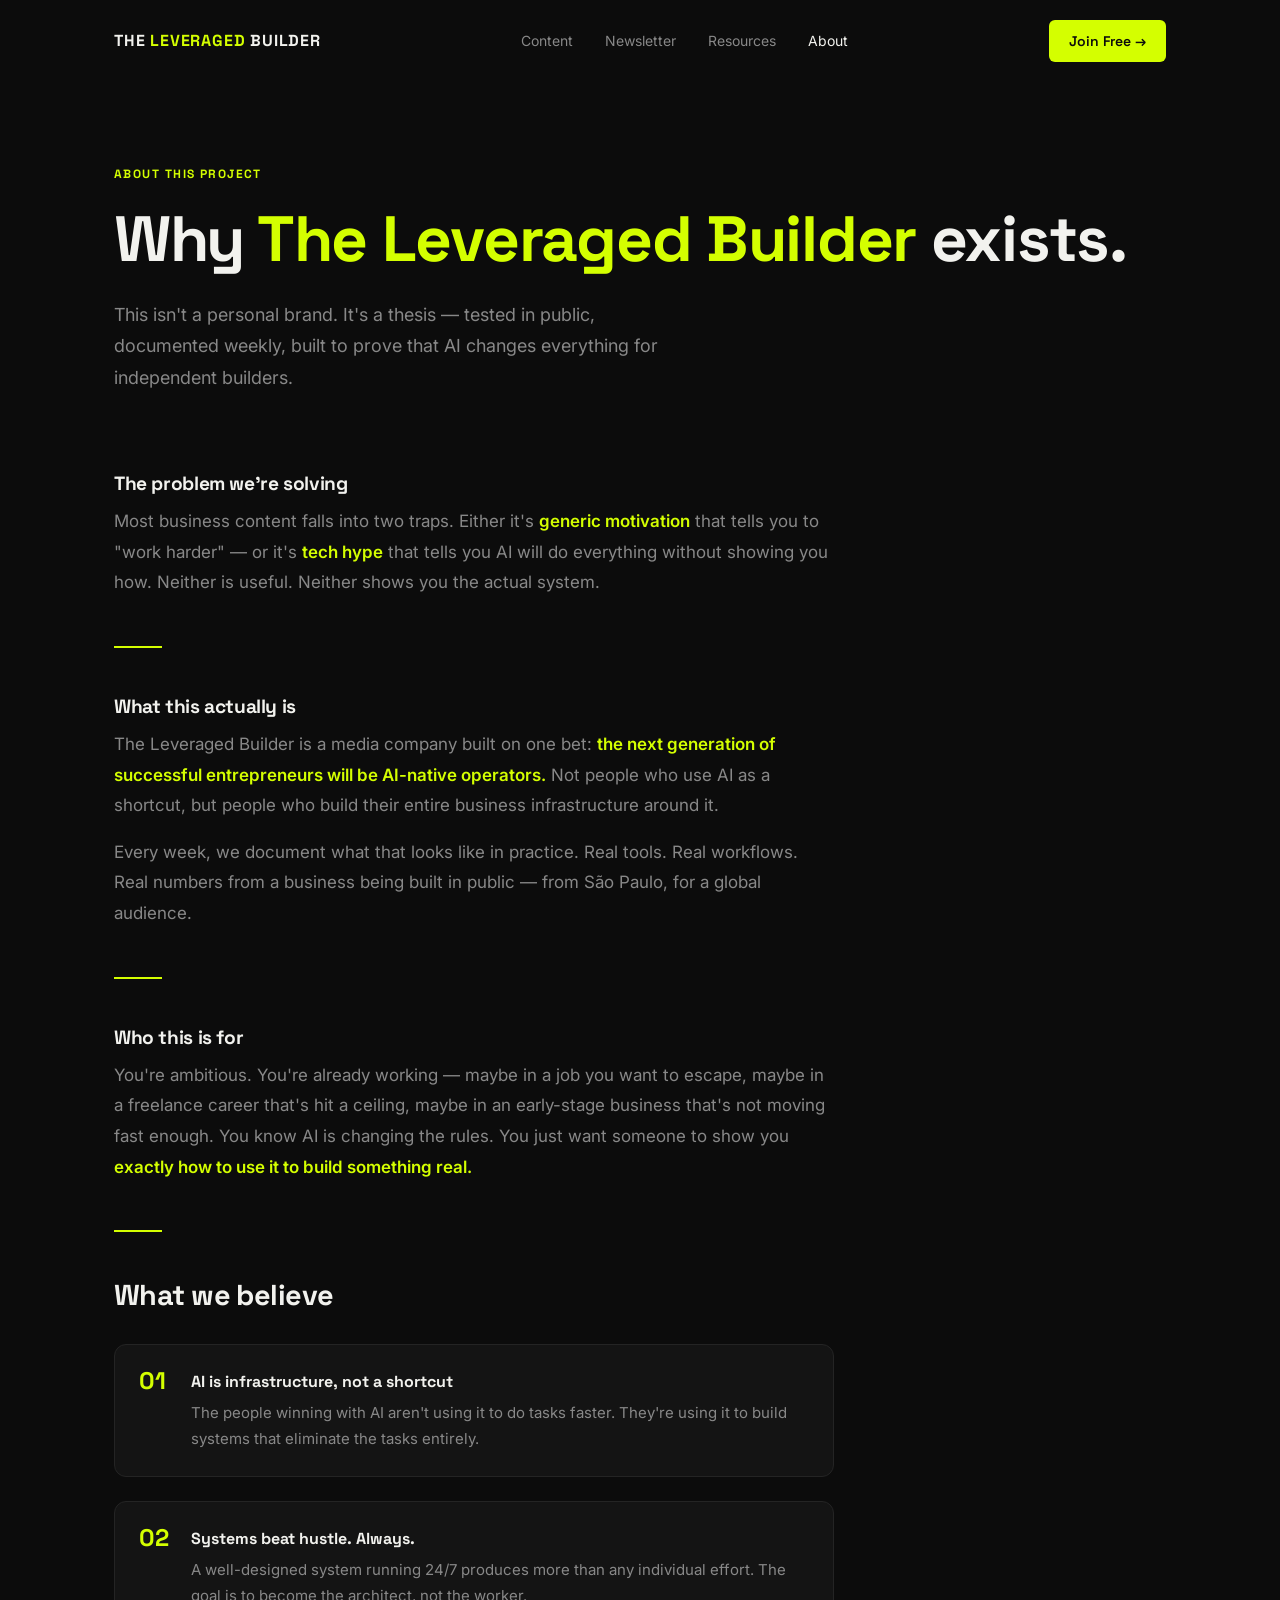
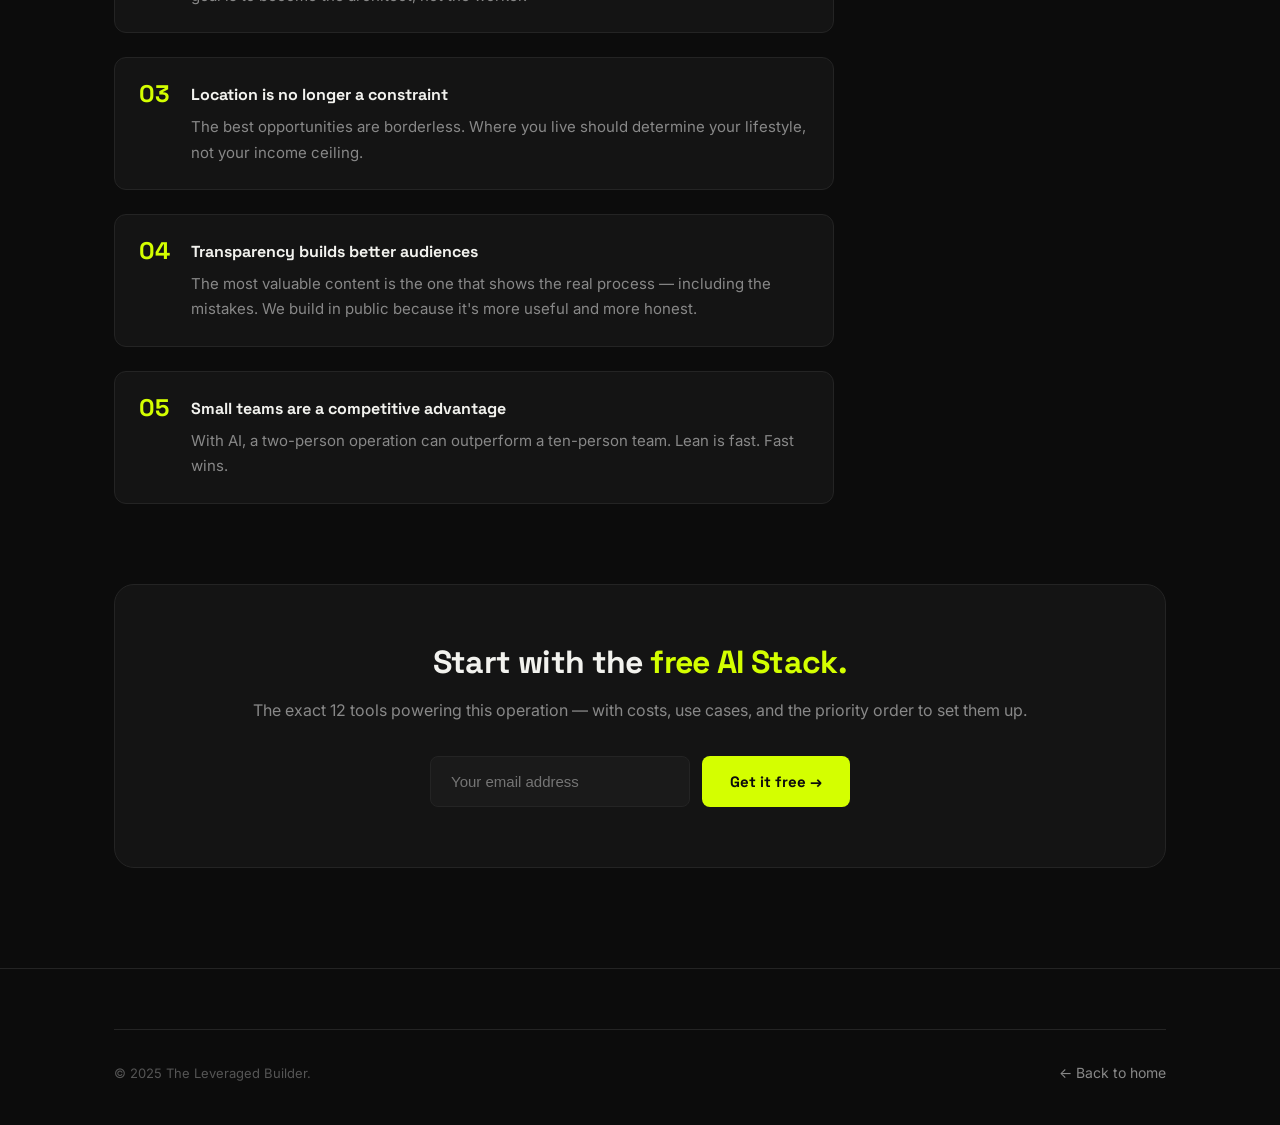
==== about.html @ e60b2eff "Initial commit — The Leveraged Builder website Week 1 (AI Workflows) + Week 2 (Business Systems) con" ====
<!DOCTYPE html>
<html lang="en">
<head>
  <meta charset="UTF-8" />
  <meta name="viewport" content="width=device-width, initial-scale=1.0" />
  <title>About — The Leveraged Builder</title>
  <meta name="description" content="What is The Leveraged Builder, why it exists, and who it's for." />
  <link rel="icon" href="data:image/svg+xml,<svg xmlns='http://www.w3.org/2000/svg' viewBox='0 0 100 100'><rect width='100' height='100' fill='%230C0C0C'/><text y='.9em' font-size='80' x='10' fill='%23D4FF00' font-family='monospace' font-weight='bold'>LB</text></svg>" />
  <link rel="stylesheet" href="css/style.css" />
  <style>
    .page-hero { padding: 160px 0 80px; }
    .page-hero .eyebrow { display:inline-block;font-family:var(--font-display);font-size:0.75rem;font-weight:700;letter-spacing:0.12em;text-transform:uppercase;color:var(--yellow);margin-bottom:20px; }
    .page-hero h1 { font-size: clamp(2.5rem, 5vw, 4rem); margin-bottom: 24px; }
    .page-hero p { font-size: 1.125rem; max-width: 580px; }
    .manifesto { max-width: 720px; }
    .manifesto__block { margin-bottom: 48px; }
    .manifesto__block h3 { color: var(--white); margin-bottom: 12px; font-size: 1.2rem; }
    .manifesto__block p { font-size: 1.0625rem; line-height: 1.8; }
    .manifesto__block .highlight { color: var(--yellow); font-weight: 600; }
    .divider { width: 48px; height: 2px; background: var(--yellow); margin: 48px 0; }
    .beliefs { list-style: none; display: flex; flex-direction: column; gap: 24px; margin-top: 32px; }
    .beliefs li { display: flex; gap: 20px; padding: 24px; background: var(--card); border: 1px solid var(--border); border-radius: 12px; }
    .beliefs .num { font-family: var(--font-display); font-weight: 700; color: var(--yellow); font-size: 1.5rem; line-height: 1; min-width: 32px; }
    .beliefs strong { color: var(--white); display: block; margin-bottom: 6px; font-family: var(--font-display); font-size: 1rem; }
    .beliefs span { font-size: 0.9375rem; color: var(--gray); }
    .cta-block { background: var(--card); border: 1px solid var(--border); border-radius: 20px; padding: 60px; text-align: center; margin-top: 80px; }
    .cta-block h2 { margin-bottom: 16px; font-size: 2rem; }
    .cta-block p { margin-bottom: 32px; }
    .cta-block form { display: flex; gap: 12px; justify-content: center; flex-wrap: wrap; }
    .cta-block input { padding: 16px 20px; background: var(--steel); border: 1px solid var(--border); border-radius: 8px; color: var(--white); font-size: 0.9375rem; outline: none; min-width: 260px; transition: border-color 0.2s; }
    .cta-block input:focus { border-color: var(--yellow); }
  </style>
</head>
<body>

  <nav class="nav scrolled">
    <div class="container">
      <div class="nav__inner">
        <a href="/" class="nav__logo">The <span>Leveraged</span> Builder</a>
        <ul class="nav__links">
          <li><a href="/#content">Content</a></li>
          <li><a href="/#newsletter">Newsletter</a></li>
          <li><a href="resources.html">Resources</a></li>
          <li><a href="about.html" style="color:var(--white)">About</a></li>
        </ul>
        <a href="/#newsletter" class="nav__cta">Join Free →</a>
      </div>
    </div>
  </nav>

  <section class="page-hero">
    <div class="container">
      <span class="eyebrow">About this project</span>
      <h1>Why <span class="accent">The Leveraged Builder</span> exists.</h1>
      <p>This isn't a personal brand. It's a thesis — tested in public, documented weekly, built to prove that AI changes everything for independent builders.</p>
    </div>
  </section>

  <section class="section" style="padding-top:0">
    <div class="container">
      <div class="manifesto fade-up">

        <div class="manifesto__block">
          <h3>The problem we're solving</h3>
          <p>Most business content falls into two traps. Either it's <span class="highlight">generic motivation</span> that tells you to "work harder" — or it's <span class="highlight">tech hype</span> that tells you AI will do everything without showing you how. Neither is useful. Neither shows you the actual system.</p>
        </div>

        <div class="divider"></div>

        <div class="manifesto__block">
          <h3>What this actually is</h3>
          <p>The Leveraged Builder is a media company built on one bet: <span class="highlight">the next generation of successful entrepreneurs will be AI-native operators.</span> Not people who use AI as a shortcut, but people who build their entire business infrastructure around it.</p>
          <p style="margin-top:16px;">Every week, we document what that looks like in practice. Real tools. Real workflows. Real numbers from a business being built in public — from São Paulo, for a global audience.</p>
        </div>

        <div class="divider"></div>

        <div class="manifesto__block">
          <h3>Who this is for</h3>
          <p>You're ambitious. You're already working — maybe in a job you want to escape, maybe in a freelance career that's hit a ceiling, maybe in an early-stage business that's not moving fast enough. You know AI is changing the rules. You just want someone to show you <span class="highlight">exactly how to use it to build something real.</span></p>
        </div>

        <div class="divider"></div>

        <h3 style="color:var(--white);margin-bottom:24px;">What we believe</h3>
        <ul class="beliefs">
          <li>
            <span class="num">01</span>
            <div>
              <strong>AI is infrastructure, not a shortcut</strong>
              <span>The people winning with AI aren't using it to do tasks faster. They're using it to build systems that eliminate the tasks entirely.</span>
            </div>
          </li>
          <li>
            <span class="num">02</span>
            <div>
              <strong>Systems beat hustle. Always.</strong>
              <span>A well-designed system running 24/7 produces more than any individual effort. The goal is to become the architect, not the worker.</span>
            </div>
          </li>
          <li>
            <span class="num">03</span>
            <div>
              <strong>Location is no longer a constraint</strong>
              <span>The best opportunities are borderless. Where you live should determine your lifestyle, not your income ceiling.</span>
            </div>
          </li>
          <li>
            <span class="num">04</span>
            <div>
              <strong>Transparency builds better audiences</strong>
              <span>The most valuable content is the one that shows the real process — including the mistakes. We build in public because it's more useful and more honest.</span>
            </div>
          </li>
          <li>
            <span class="num">05</span>
            <div>
              <strong>Small teams are a competitive advantage</strong>
              <span>With AI, a two-person operation can outperform a ten-person team. Lean is fast. Fast wins.</span>
            </div>
          </li>
        </ul>
      </div>

      <div class="cta-block fade-up">
        <h2>Start with the <span class="accent">free AI Stack.</span></h2>
        <p>The exact 12 tools powering this operation — with costs, use cases, and the priority order to set them up.</p>
        <form class="newsletter-form-js" novalidate>
          <input type="email" placeholder="Your email address" required />
          <button type="submit" class="btn btn--primary">Get it free →</button>
        </form>
      </div>
    </div>
  </section>

  <footer class="footer">
    <div class="container">
      <div class="footer__bottom" style="border-top:1px solid var(--border);padding-top:32px;display:flex;justify-content:space-between;flex-wrap:wrap;gap:16px;">
        <p class="footer__copy">© 2025 The Leveraged Builder.</p>
        <a href="/" style="font-size:0.875rem;color:var(--gray);">← Back to home</a>
      </div>
    </div>
  </footer>

  <script src="js/main.js"></script>
</body>
</html>
---- css/style.css ----
/* ===========================
   THE LEVERAGED BUILDER
   Design System
   =========================== */

@import url('https://fonts.googleapis.com/css2?family=Space+Grotesk:wght@400;500;600;700&family=Inter:wght@400;500;600&display=swap');

/* === VARIABLES === */
:root {
  --black:       #0C0C0C;
  --steel:       #1A1A1A;
  --card:        #141414;
  --border:      #242424;
  --yellow:      #D4FF00;
  --white:       #F2F2EE;
  --gray:        #888888;
  --gray-light:  #555555;
  --font-display: 'Space Grotesk', sans-serif;
  --font-body:    'Inter', sans-serif;
}

/* === RESET === */
*, *::before, *::after { box-sizing: border-box; margin: 0; padding: 0; }
html { scroll-behavior: smooth; }
body {
  background: var(--black);
  color: var(--white);
  font-family: var(--font-body);
  font-size: 16px;
  line-height: 1.6;
  -webkit-font-smoothing: antialiased;
}
img { max-width: 100%; display: block; }
a { color: inherit; text-decoration: none; }

/* === TYPOGRAPHY === */
h1, h2, h3, h4, h5 {
  font-family: var(--font-display);
  font-weight: 700;
  line-height: 1.1;
  letter-spacing: -0.02em;
}
h1 { font-size: clamp(2.8rem, 7vw, 5.5rem); }
h2 { font-size: clamp(2rem, 4vw, 3.2rem); }
h3 { font-size: clamp(1.3rem, 2.5vw, 1.8rem); }
p  { color: var(--gray); line-height: 1.75; }

.accent { color: var(--yellow); }
.white  { color: var(--white); }

/* === LAYOUT === */
.container {
  max-width: 1100px;
  margin: 0 auto;
  padding: 0 24px;
}
.section { padding: 100px 0; }
.section--sm { padding: 60px 0; }

/* === NAV === */
.nav {
  position: fixed;
  top: 0; left: 0; right: 0;
  z-index: 100;
  padding: 20px 0;
  border-bottom: 1px solid transparent;
  transition: all 0.3s ease;
}
.nav.scrolled {
  background: rgba(12, 12, 12, 0.95);
  backdrop-filter: blur(12px);
  border-bottom-color: var(--border);
}
.nav__inner {
  display: flex;
  align-items: center;
  justify-content: space-between;
}
.nav__logo {
  font-family: var(--font-display);
  font-weight: 700;
  font-size: 1rem;
  letter-spacing: 0.05em;
  text-transform: uppercase;
}
.nav__logo span { color: var(--yellow); }
.nav__links {
  display: flex;
  align-items: center;
  gap: 32px;
  list-style: none;
}
.nav__links a {
  font-size: 0.875rem;
  color: var(--gray);
  transition: color 0.2s;
}
.nav__links a:hover { color: var(--white); }
.nav__cta {
  font-family: var(--font-display);
  font-size: 0.875rem;
  font-weight: 600;
  padding: 10px 20px;
  background: var(--yellow);
  color: var(--black);
  border-radius: 6px;
  transition: opacity 0.2s;
}
.nav__cta:hover { opacity: 0.85; }
.nav__hamburger {
  display: none;
  flex-direction: column;
  gap: 5px;
  cursor: pointer;
  background: none;
  border: none;
}
.nav__hamburger span {
  display: block;
  width: 24px;
  height: 2px;
  background: var(--white);
  transition: all 0.3s;
}

/* === HERO === */
.hero {
  min-height: 100vh;
  display: flex;
  align-items: center;
  padding-top: 80px;
  position: relative;
  overflow: hidden;
}
.hero::before {
  content: '';
  position: absolute;
  top: -30%;
  right: -10%;
  width: 600px;
  height: 600px;
  background: radial-gradient(circle, rgba(212, 255, 0, 0.06) 0%, transparent 70%);
  pointer-events: none;
}
.hero__eyebrow {
  display: inline-flex;
  align-items: center;
  gap: 8px;
  font-size: 0.75rem;
  font-family: var(--font-display);
  font-weight: 600;
  letter-spacing: 0.12em;
  text-transform: uppercase;
  color: var(--yellow);
  margin-bottom: 24px;
}
.hero__eyebrow::before {
  content: '';
  display: block;
  width: 24px;
  height: 2px;
  background: var(--yellow);
}
.hero__headline {
  margin-bottom: 28px;
}
.hero__headline .line {
  display: block;
}
.hero__sub {
  font-size: 1.125rem;
  max-width: 520px;
  margin-bottom: 48px;
  color: var(--gray);
}
.hero__sub strong { color: var(--white); font-weight: 500; }
.hero__form {
  display: flex;
  gap: 12px;
  flex-wrap: wrap;
  margin-bottom: 20px;
}
.hero__input {
  flex: 1;
  min-width: 240px;
  padding: 16px 20px;
  background: var(--steel);
  border: 1px solid var(--border);
  border-radius: 8px;
  color: var(--white);
  font-family: var(--font-body);
  font-size: 0.9375rem;
  outline: none;
  transition: border-color 0.2s;
}
.hero__input::placeholder { color: var(--gray-light); }
.hero__input:focus { border-color: var(--yellow); }
.btn {
  display: inline-flex;
  align-items: center;
  gap: 8px;
  font-family: var(--font-display);
  font-weight: 700;
  font-size: 0.9375rem;
  padding: 16px 28px;
  border-radius: 8px;
  border: none;
  cursor: pointer;
  transition: all 0.2s;
  white-space: nowrap;
}
.btn--primary {
  background: var(--yellow);
  color: var(--black);
}
.btn--primary:hover { opacity: 0.88; transform: translateY(-1px); }
.btn--outline {
  background: transparent;
  color: var(--white);
  border: 1px solid var(--border);
}
.btn--outline:hover { border-color: var(--white); }
.hero__micro {
  font-size: 0.8125rem;
  color: var(--gray-light);
}
.hero__stats {
  display: flex;
  gap: 40px;
  margin-top: 72px;
  padding-top: 40px;
  border-top: 1px solid var(--border);
  flex-wrap: wrap;
}
.stat__number {
  font-family: var(--font-display);
  font-size: 2rem;
  font-weight: 700;
  color: var(--white);
  line-height: 1;
}
.stat__number span { color: var(--yellow); }
.stat__label {
  font-size: 0.8125rem;
  color: var(--gray);
  margin-top: 4px;
}

/* === TICKER === */
.ticker {
  background: var(--yellow);
  padding: 12px 0;
  overflow: hidden;
  white-space: nowrap;
}
.ticker__track {
  display: inline-flex;
  animation: ticker 25s linear infinite;
}
.ticker__item {
  display: inline-flex;
  align-items: center;
  gap: 16px;
  padding: 0 32px;
  font-family: var(--font-display);
  font-weight: 700;
  font-size: 0.8125rem;
  letter-spacing: 0.08em;
  text-transform: uppercase;
  color: var(--black);
}
.ticker__dot {
  width: 4px;
  height: 4px;
  background: var(--black);
  border-radius: 50%;
  opacity: 0.4;
}
@keyframes ticker {
  from { transform: translateX(0); }
  to   { transform: translateX(-50%); }
}

/* === VALUE PROPS === */
.props__grid {
  display: grid;
  grid-template-columns: repeat(3, 1fr);
  gap: 1px;
  background: var(--border);
  border: 1px solid var(--border);
  border-radius: 16px;
  overflow: hidden;
}
.prop {
  background: var(--black);
  padding: 48px 40px;
  transition: background 0.2s;
}
.prop:hover { background: var(--card); }
.prop__icon {
  width: 44px;
  height: 44px;
  background: rgba(212, 255, 0, 0.1);
  border-radius: 10px;
  display: flex;
  align-items: center;
  justify-content: center;
  margin-bottom: 24px;
  font-size: 1.25rem;
}
.prop__title {
  font-family: var(--font-display);
  font-size: 1.125rem;
  font-weight: 700;
  color: var(--white);
  margin-bottom: 12px;
}
.prop__desc { font-size: 0.9375rem; }

/* === SECTION HEADER === */
.section-header { margin-bottom: 64px; }
.section-header .eyebrow {
  display: inline-block;
  font-family: var(--font-display);
  font-size: 0.75rem;
  font-weight: 600;
  letter-spacing: 0.12em;
  text-transform: uppercase;
  color: var(--yellow);
  margin-bottom: 16px;
}
.section-header h2 { margin-bottom: 16px; }
.section-header p { max-width: 560px; font-size: 1.0625rem; }

/* === NEWSLETTER SECTION === */
.newsletter-section {
  background: var(--card);
  border: 1px solid var(--border);
  border-radius: 24px;
  padding: 80px;
}
.newsletter-section h2 { margin-bottom: 16px; }
.newsletter-section .lead {
  font-size: 1.0625rem;
  margin-bottom: 40px;
  max-width: 500px;
}
.newsletter__perks {
  list-style: none;
  display: flex;
  flex-direction: column;
  gap: 12px;
  margin-bottom: 40px;
}
.newsletter__perks li {
  display: flex;
  align-items: center;
  gap: 12px;
  font-size: 0.9375rem;
  color: var(--white);
}
.newsletter__perks li::before {
  content: '→';
  color: var(--yellow);
  font-weight: 700;
  font-family: var(--font-display);
}
.newsletter__form {
  display: flex;
  gap: 12px;
  flex-wrap: wrap;
}
.newsletter__form input {
  flex: 1;
  min-width: 240px;
  padding: 16px 20px;
  background: var(--steel);
  border: 1px solid var(--border);
  border-radius: 8px;
  color: var(--white);
  font-family: var(--font-body);
  font-size: 0.9375rem;
  outline: none;
  transition: border-color 0.2s;
}
.newsletter__form input::placeholder { color: var(--gray-light); }
.newsletter__form input:focus { border-color: var(--yellow); }
.newsletter__note {
  margin-top: 16px;
  font-size: 0.8125rem;
  color: var(--gray-light);
}
.newsletter__gift {
  background: var(--steel);
  border: 1px solid var(--border);
  border-radius: 16px;
  padding: 32px;
  height: fit-content;
}
.newsletter__gift-label {
  font-family: var(--font-display);
  font-size: 0.75rem;
  font-weight: 600;
  letter-spacing: 0.1em;
  text-transform: uppercase;
  color: var(--yellow);
  margin-bottom: 16px;
}
.newsletter__gift h3 {
  font-size: 1.25rem;
  color: var(--white);
  margin-bottom: 12px;
}
.newsletter__gift p { font-size: 0.875rem; margin-bottom: 20px; }
.gift__items {
  list-style: none;
  display: flex;
  flex-direction: column;
  gap: 8px;
}
.gift__items li {
  font-size: 0.875rem;
  color: var(--gray);
  display: flex;
  align-items: center;
  gap: 8px;
}
.gift__items li::before {
  content: '✓';
  color: var(--yellow);
  font-weight: 700;
}
.newsletter-grid {
  display: grid;
  grid-template-columns: 1fr 320px;
  gap: 60px;
  align-items: start;
}

/* === CONTENT PILLARS === */
.pillars__grid {
  display: grid;
  grid-template-columns: repeat(2, 1fr);
  gap: 16px;
}
.pillar {
  background: var(--card);
  border: 1px solid var(--border);
  border-radius: 16px;
  padding: 36px;
  transition: border-color 0.2s, transform 0.2s;
}
.pillar:hover {
  border-color: rgba(212, 255, 0, 0.3);
  transform: translateY(-2px);
}
.pillar--featured {
  grid-column: span 2;
  display: grid;
  grid-template-columns: 1fr 1fr;
  gap: 40px;
  align-items: center;
}
.pillar__tag {
  display: inline-block;
  font-family: var(--font-display);
  font-size: 0.7rem;
  font-weight: 700;
  letter-spacing: 0.1em;
  text-transform: uppercase;
  color: var(--yellow);
  background: rgba(212, 255, 0, 0.1);
  padding: 4px 10px;
  border-radius: 4px;
  margin-bottom: 20px;
}
.pillar__title {
  font-size: 1.25rem;
  color: var(--white);
  margin-bottom: 10px;
}
.pillar__desc { font-size: 0.9375rem; }
.pillar__visual {
  background: var(--steel);
  border-radius: 12px;
  height: 200px;
  display: flex;
  align-items: center;
  justify-content: center;
  font-size: 3rem;
}

/* === ABOUT STRIP === */
.about-strip {
  background: var(--steel);
  border-radius: 24px;
  padding: 72px 80px;
  display: grid;
  grid-template-columns: 1fr 1fr;
  gap: 80px;
  align-items: center;
}
.about-strip__quote {
  font-family: var(--font-display);
  font-size: 1.5rem;
  font-weight: 600;
  color: var(--white);
  line-height: 1.4;
  margin-bottom: 24px;
}
.about-strip__quote .highlight { color: var(--yellow); }
.about-strip__attribution {
  font-size: 0.875rem;
  color: var(--gray);
}
.about-strip__list {
  list-style: none;
  display: flex;
  flex-direction: column;
  gap: 20px;
}
.about-strip__list li {
  display: flex;
  gap: 16px;
  align-items: flex-start;
}
.about-strip__list .num {
  font-family: var(--font-display);
  font-weight: 700;
  color: var(--yellow);
  font-size: 0.875rem;
  padding-top: 2px;
}
.about-strip__list strong { color: var(--white); display: block; margin-bottom: 2px; }
.about-strip__list span { font-size: 0.875rem; color: var(--gray); }

/* === TOOLS STRIP === */
.tools__label {
  font-family: var(--font-display);
  font-size: 0.75rem;
  letter-spacing: 0.1em;
  text-transform: uppercase;
  color: var(--gray);
  margin-bottom: 24px;
}
.tools__list {
  display: flex;
  gap: 12px;
  flex-wrap: wrap;
}
.tool-badge {
  display: inline-flex;
  align-items: center;
  gap: 8px;
  padding: 8px 16px;
  background: var(--card);
  border: 1px solid var(--border);
  border-radius: 8px;
  font-size: 0.8125rem;
  color: var(--gray);
  font-family: var(--font-display);
  font-weight: 500;
  transition: all 0.2s;
}
.tool-badge:hover { color: var(--white); border-color: var(--gray-light); }
.tool-badge .dot {
  width: 6px;
  height: 6px;
  background: var(--yellow);
  border-radius: 50%;
}

/* === FOOTER === */
.footer {
  border-top: 1px solid var(--border);
  padding: 60px 0 40px;
}
.footer__top {
  display: grid;
  grid-template-columns: 1.5fr 1fr 1fr 1fr;
  gap: 60px;
  margin-bottom: 60px;
}
.footer__brand-name {
  font-family: var(--font-display);
  font-weight: 700;
  font-size: 1rem;
  letter-spacing: 0.05em;
  text-transform: uppercase;
  margin-bottom: 12px;
}
.footer__brand-name span { color: var(--yellow); }
.footer__brand-desc {
  font-size: 0.875rem;
  color: var(--gray);
  margin-bottom: 24px;
  max-width: 260px;
}
.footer__col-title {
  font-family: var(--font-display);
  font-size: 0.75rem;
  font-weight: 700;
  letter-spacing: 0.1em;
  text-transform: uppercase;
  color: var(--white);
  margin-bottom: 16px;
}
.footer__links {
  list-style: none;
  display: flex;
  flex-direction: column;
  gap: 10px;
}
.footer__links a {
  font-size: 0.875rem;
  color: var(--gray);
  transition: color 0.2s;
}
.footer__links a:hover { color: var(--white); }
.footer__bottom {
  display: flex;
  align-items: center;
  justify-content: space-between;
  padding-top: 32px;
  border-top: 1px solid var(--border);
  flex-wrap: wrap;
  gap: 16px;
}
.footer__copy {
  font-size: 0.8125rem;
  color: var(--gray-light);
}
.footer__tagline {
  font-size: 0.8125rem;
  color: var(--gray-light);
  font-style: italic;
}

/* === RESPONSIVE === */
@media (max-width: 900px) {
  .props__grid { grid-template-columns: 1fr; }
  .newsletter-grid { grid-template-columns: 1fr; }
  .newsletter-section { padding: 48px 32px; }
  .about-strip { grid-template-columns: 1fr; gap: 40px; padding: 48px 32px; }
  .pillars__grid { grid-template-columns: 1fr; }
  .pillar--featured { grid-column: span 1; grid-template-columns: 1fr; }
  .footer__top { grid-template-columns: 1fr 1fr; gap: 40px; }
  .hero__stats { gap: 24px; }
}

@media (max-width: 640px) {
  .nav__links { display: none; }
  .nav__hamburger { display: flex; }
  .hero__form { flex-direction: column; }
  .hero__input { min-width: unset; }
  .footer__top { grid-template-columns: 1fr; }
  .newsletter__form { flex-direction: column; }
}

/* === ARTICLE === */
.article-hero {
  padding: 120px 0 60px;
  border-bottom: 1px solid var(--border);
}
.article-hero__inner { max-width: 760px; }
.article-meta {
  display: flex;
  align-items: center;
  gap: 10px;
  font-size: 0.8125rem;
  color: var(--gray);
  margin-bottom: 24px;
}
.article-meta__sep { color: var(--border); }
.article-tag {
  background: rgba(212, 255, 0, 0.1);
  color: var(--yellow);
  font-family: var(--font-display);
  font-size: 0.7rem;
  font-weight: 700;
  letter-spacing: 0.1em;
  text-transform: uppercase;
  padding: 4px 10px;
  border-radius: 4px;
}
.article-hero__title {
  font-size: clamp(2rem, 5vw, 3.6rem);
  color: var(--white);
  margin-bottom: 20px;
}
.article-hero__lead {
  font-size: 1.125rem;
  color: var(--gray);
  max-width: 640px;
  line-height: 1.75;
  margin-bottom: 28px;
}
.article-tools-used {
  display: flex;
  align-items: center;
  gap: 10px;
  flex-wrap: wrap;
}
.tools-label {
  font-size: 0.75rem;
  color: var(--gray-light);
  font-family: var(--font-display);
  font-weight: 600;
  letter-spacing: 0.05em;
}
.article-layout { padding: 60px 0 80px; }
.article-grid {
  display: grid;
  grid-template-columns: 1fr 320px;
  gap: 60px;
  align-items: start;
}
.article-body {
  max-width: 100%;
  font-size: 1rem;
  line-height: 1.8;
  color: var(--gray);
}
.article-body p { margin-bottom: 20px; }
.article-body h2 {
  font-size: clamp(1.4rem, 3vw, 2rem);
  color: var(--white);
  margin: 48px 0 20px;
  padding-top: 8px;
  border-top: 1px solid var(--border);
}
.article-body h3 {
  font-size: 1.2rem;
  color: var(--white);
  margin: 0 0 12px;
}
.article-intro {
  font-size: 1.125rem;
  color: var(--white);
  line-height: 1.75;
}
.article-callout {
  background: rgba(212, 255, 0, 0.06);
  border-left: 3px solid var(--yellow);
  border-radius: 0 12px 12px 0;
  padding: 20px 24px;
  margin: 32px 0;
  font-size: 0.9375rem;
}
.article-callout strong { color: var(--white); display: block; margin-bottom: 6px; }
.article-callout--tool { border-color: var(--gray); background: var(--card); }
.phase-block {
  display: flex;
  gap: 24px;
  margin: 40px 0;
  padding: 32px;
  background: var(--card);
  border: 1px solid var(--border);
  border-radius: 16px;
}
.phase-num {
  font-family: var(--font-display);
  font-size: 2rem;
  font-weight: 700;
  color: var(--yellow);
  opacity: 0.4;
  line-height: 1;
  flex-shrink: 0;
  width: 48px;
}
.phase-content { flex: 1; }
.phase-content h3 { margin-bottom: 12px; }
.phase-content p { margin-bottom: 14px; }
.code-block {
  background: #0a0a0a;
  border: 1px solid var(--border);
  border-radius: 10px;
  overflow: hidden;
  margin: 16px 0;
}
.code-block__label {
  background: var(--steel);
  padding: 8px 16px;
  font-family: var(--font-display);
  font-size: 0.7rem;
  font-weight: 700;
  letter-spacing: 0.08em;
  text-transform: uppercase;
  color: var(--gray);
  border-bottom: 1px solid var(--border);
}
.code-block pre {
  padding: 20px;
  overflow-x: auto;
  margin: 0;
}
.code-block code {
  font-family: 'Courier New', monospace;
  font-size: 0.8125rem;
  color: var(--white);
  line-height: 1.7;
  white-space: pre-wrap;
}
.article-sidebar {
  position: sticky;
  top: 90px;
  display: flex;
  flex-direction: column;
  gap: 20px;
}
.sidebar-card {
  background: var(--card);
  border: 1px solid var(--border);
  border-radius: 16px;
  padding: 24px;
}
.sidebar-card__eyebrow {
  font-family: var(--font-display);
  font-size: 0.7rem;
  font-weight: 700;
  letter-spacing: 0.1em;
  text-transform: uppercase;
  color: var(--yellow);
  margin-bottom: 14px;
}

/* === BLOG === */
.blog-grid {
  display: grid;
  grid-template-columns: repeat(3, 1fr);
  gap: 20px;
}
.blog-card {
  background: var(--card);
  border: 1px solid var(--border);
  border-radius: 16px;
  padding: 28px;
  transition: border-color 0.2s, transform 0.2s;
  display: flex;
  flex-direction: column;
}
.blog-card:hover { border-color: rgba(212, 255, 0, 0.25); transform: translateY(-2px); }
.blog-card__tag {
  font-family: var(--font-display);
  font-size: 0.7rem;
  font-weight: 700;
  letter-spacing: 0.1em;
  text-transform: uppercase;
  color: var(--yellow);
  margin-bottom: 12px;
}
.blog-card__title {
  font-size: 1.05rem;
  color: var(--white);
  line-height: 1.3;
  margin-bottom: 10px;
}
.blog-card__excerpt {
  font-size: 0.875rem;
  color: var(--gray);
  line-height: 1.65;
  flex: 1;
  margin-bottom: 20px;
}
.blog-card__link {
  font-family: var(--font-display);
  font-size: 0.8125rem;
  font-weight: 600;
  color: var(--yellow);
  transition: opacity 0.2s;
}
.blog-card__link:hover { opacity: 0.7; }

@media (max-width: 900px) {
  .article-grid { grid-template-columns: 1fr; }
  .article-sidebar { position: static; }
  .phase-block { flex-direction: column; gap: 12px; }
  .blog-grid { grid-template-columns: 1fr 1fr; }
}
@media (max-width: 640px) {
  .blog-grid { grid-template-columns: 1fr; }
  .phase-block { padding: 20px; }
}

/* === ARTICLE TABLE === */
.article-table {
  width: 100%;
  border-collapse: collapse;
  margin: 32px 0;
  font-family: var(--font-mono);
  font-size: 0.875rem;
}
.article-table thead th {
  text-align: left;
  padding: 10px 16px;
  background: var(--card);
  color: var(--gray);
  letter-spacing: 0.08em;
  text-transform: uppercase;
  font-size: 0.75rem;
  border-bottom: 1px solid var(--border);
}
.article-table tbody td {
  padding: 12px 16px;
  border-bottom: 1px solid var(--border);
  color: var(--white);
}
.article-table tbody tr:nth-child(even) td { background: var(--card); }
.article-table .table-total td {
  border-top: 2px solid var(--yellow);
  border-bottom: none;
  padding-top: 16px;
  color: var(--yellow);
}

/* === ARTICLE NEWSLETTER CTA === */
.article-newsletter-cta {
  background: var(--card);
  border: 1px solid var(--border);
  border-left: 4px solid var(--yellow);
  border-radius: 8px;
  padding: 40px;
  margin: 48px 0 0;
}
.article-newsletter-cta h3 {
  font-family: var(--font-display);
  font-size: 1.5rem;
  color: var(--white);
  margin-bottom: 8px;
}
.article-newsletter-cta p { color: var(--gray); margin-bottom: 24px; }

/* === SIDEBAR TOOLS === */
.sidebar-tools { list-style: none; padding: 0; margin: 0; }
.sidebar-tools li {
  display: flex;
  justify-content: space-between;
  align-items: center;
  padding: 10px 0;
  border-bottom: 1px solid var(--border);
  font-family: var(--font-mono);
  font-size: 0.8125rem;
}
.sidebar-tools li:last-child { border-bottom: none; }
.sidebar-tool-name { color: var(--white); }
.sidebar-tool-cost { color: var(--gray); }
.sidebar-tool-link { display: flex; justify-content: space-between; width: 100%; color: inherit; }
.sidebar-tool-link:hover .sidebar-tool-name { color: var(--yellow); }
.sidebar-tools .sidebar-total .sidebar-tool-cost { color: var(--yellow); }
.sidebar-toc { padding-left: 16px; margin: 0; }
.sidebar-toc li { font-family: var(--font-mono); font-size: 0.8125rem; color: var(--gray); margin-bottom: 8px; }
.sidebar-toc a { color: var(--gray); }
.sidebar-toc a:hover { color: var(--yellow); }
.sidebar-newsletter p { font-size: 0.875rem; color: var(--gray); margin-bottom: 16px; }

/* === ANIMATIONS === */
.fade-up {
  opacity: 0;
  transform: translateY(24px);
  transition: opacity 0.6s ease, transform 0.6s ease;
}
.fade-up.visible {
  opacity: 1;
  transform: translateY(0);
}
.fade-up:nth-child(2) { transition-delay: 0.1s; }
.fade-up:nth-child(3) { transition-delay: 0.2s; }
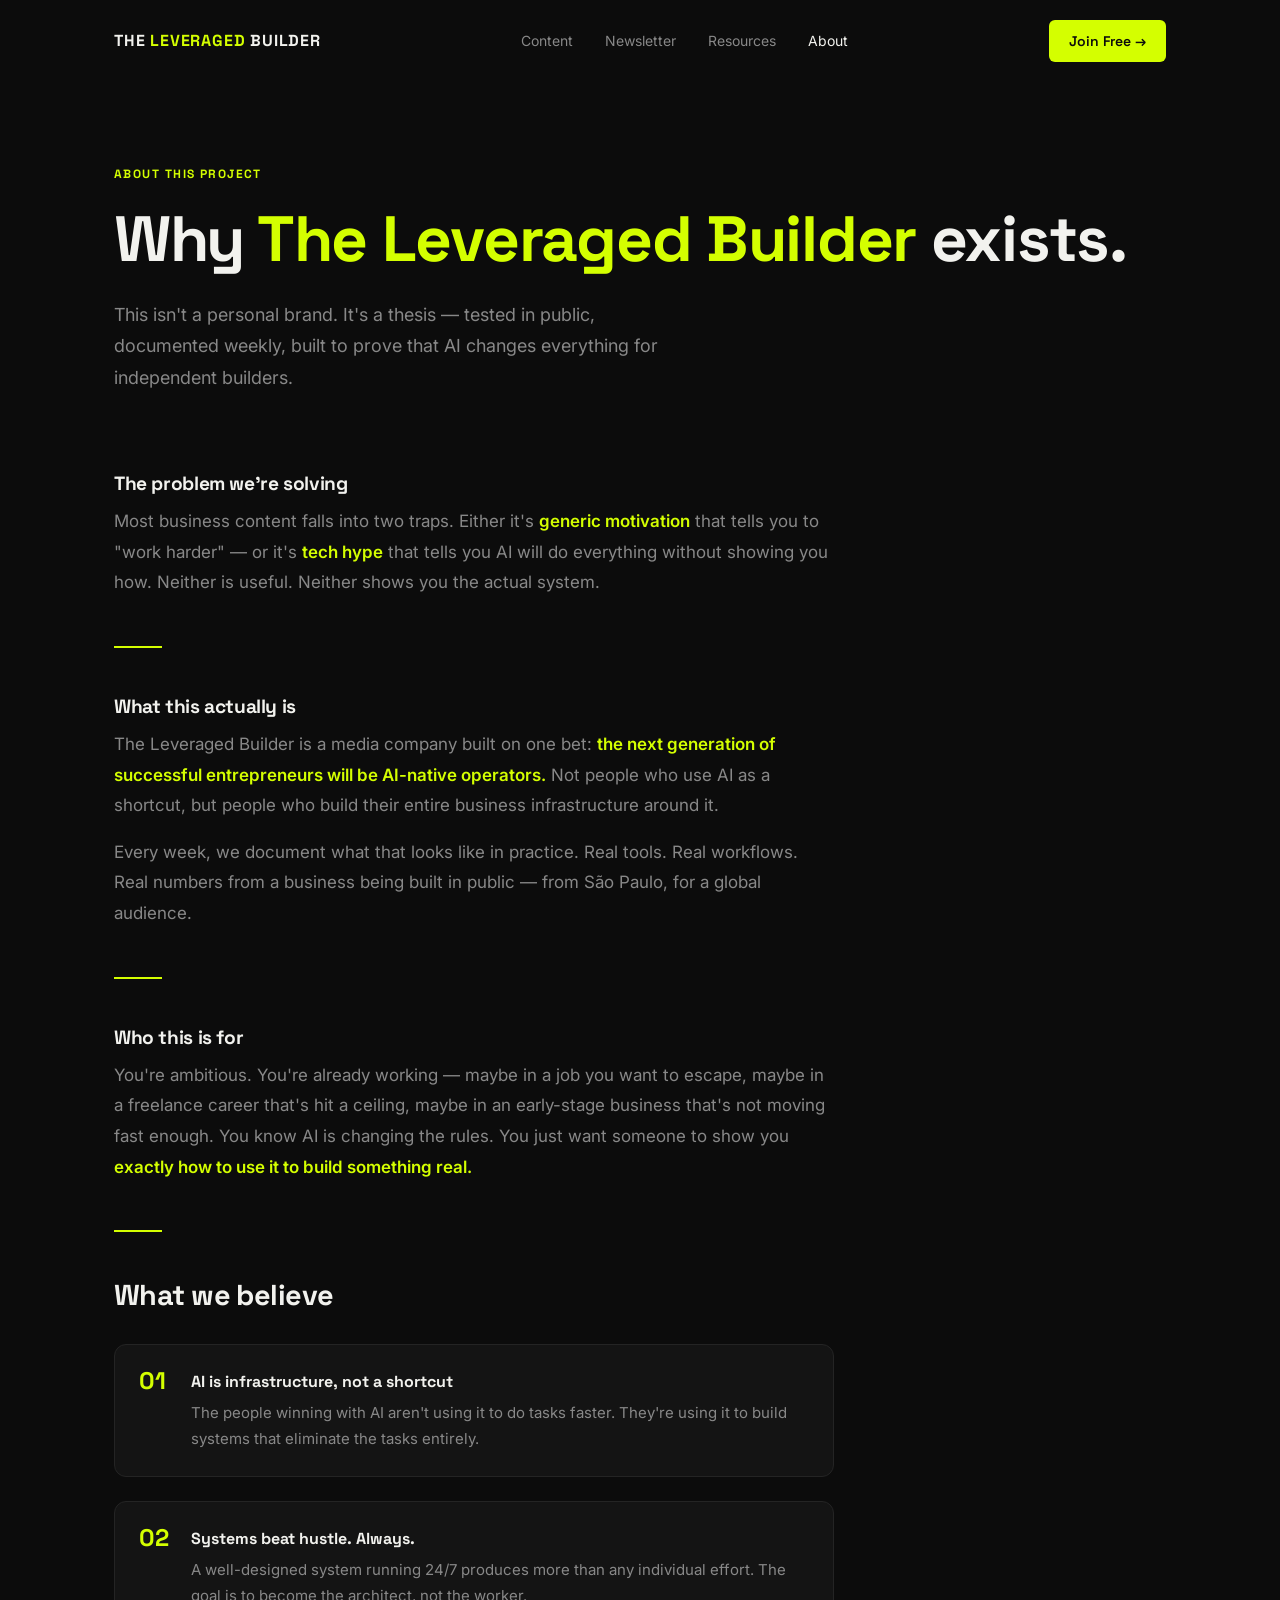
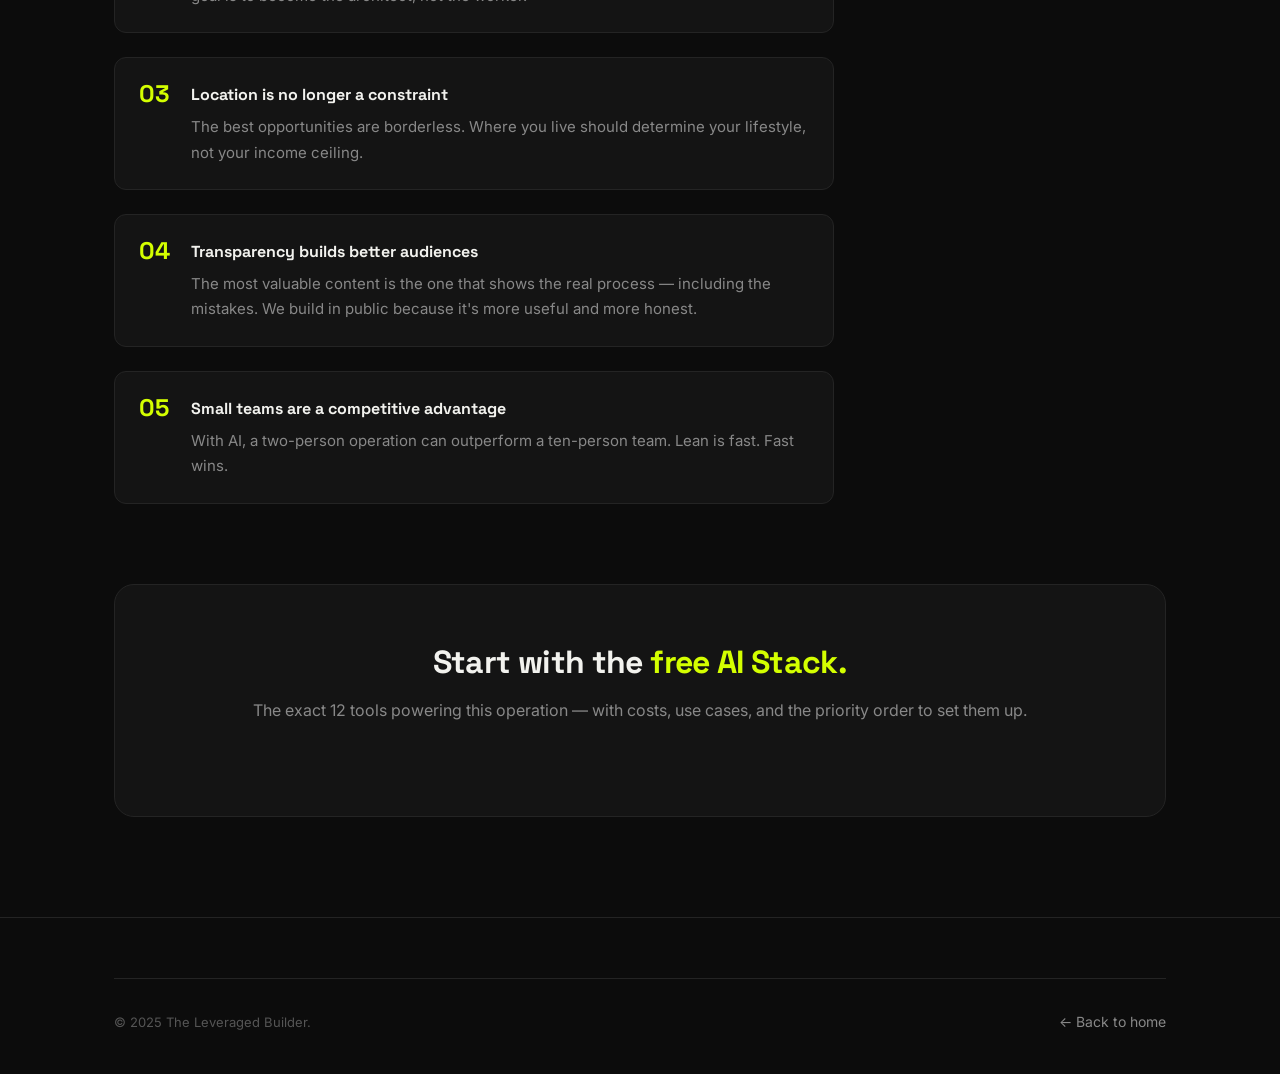
==== commit 50843fc5: "Replace all newsletter forms with Beehiiv native embed (loader.js) Removes broken custom fetch() API" ====
--- a/about.html
+++ b/about.html
@@ -125,10 +125,7 @@
       <div class="cta-block fade-up">
         <h2>Start with the <span class="accent">free AI Stack.</span></h2>
         <p>The exact 12 tools powering this operation — with costs, use cases, and the priority order to set them up.</p>
-        <form class="newsletter-form-js" novalidate>
-          <input type="email" placeholder="Your email address" required />
-          <button type="submit" class="btn btn--primary">Get it free →</button>
-        </form>
+        <script async src="https://subscribe-forms.beehiiv.com/v3/loader.js" data-beehiiv-form="7c1ff333-b992-4838-ba28-81679d315c72"></script>
       </div>
     </div>
   </section>
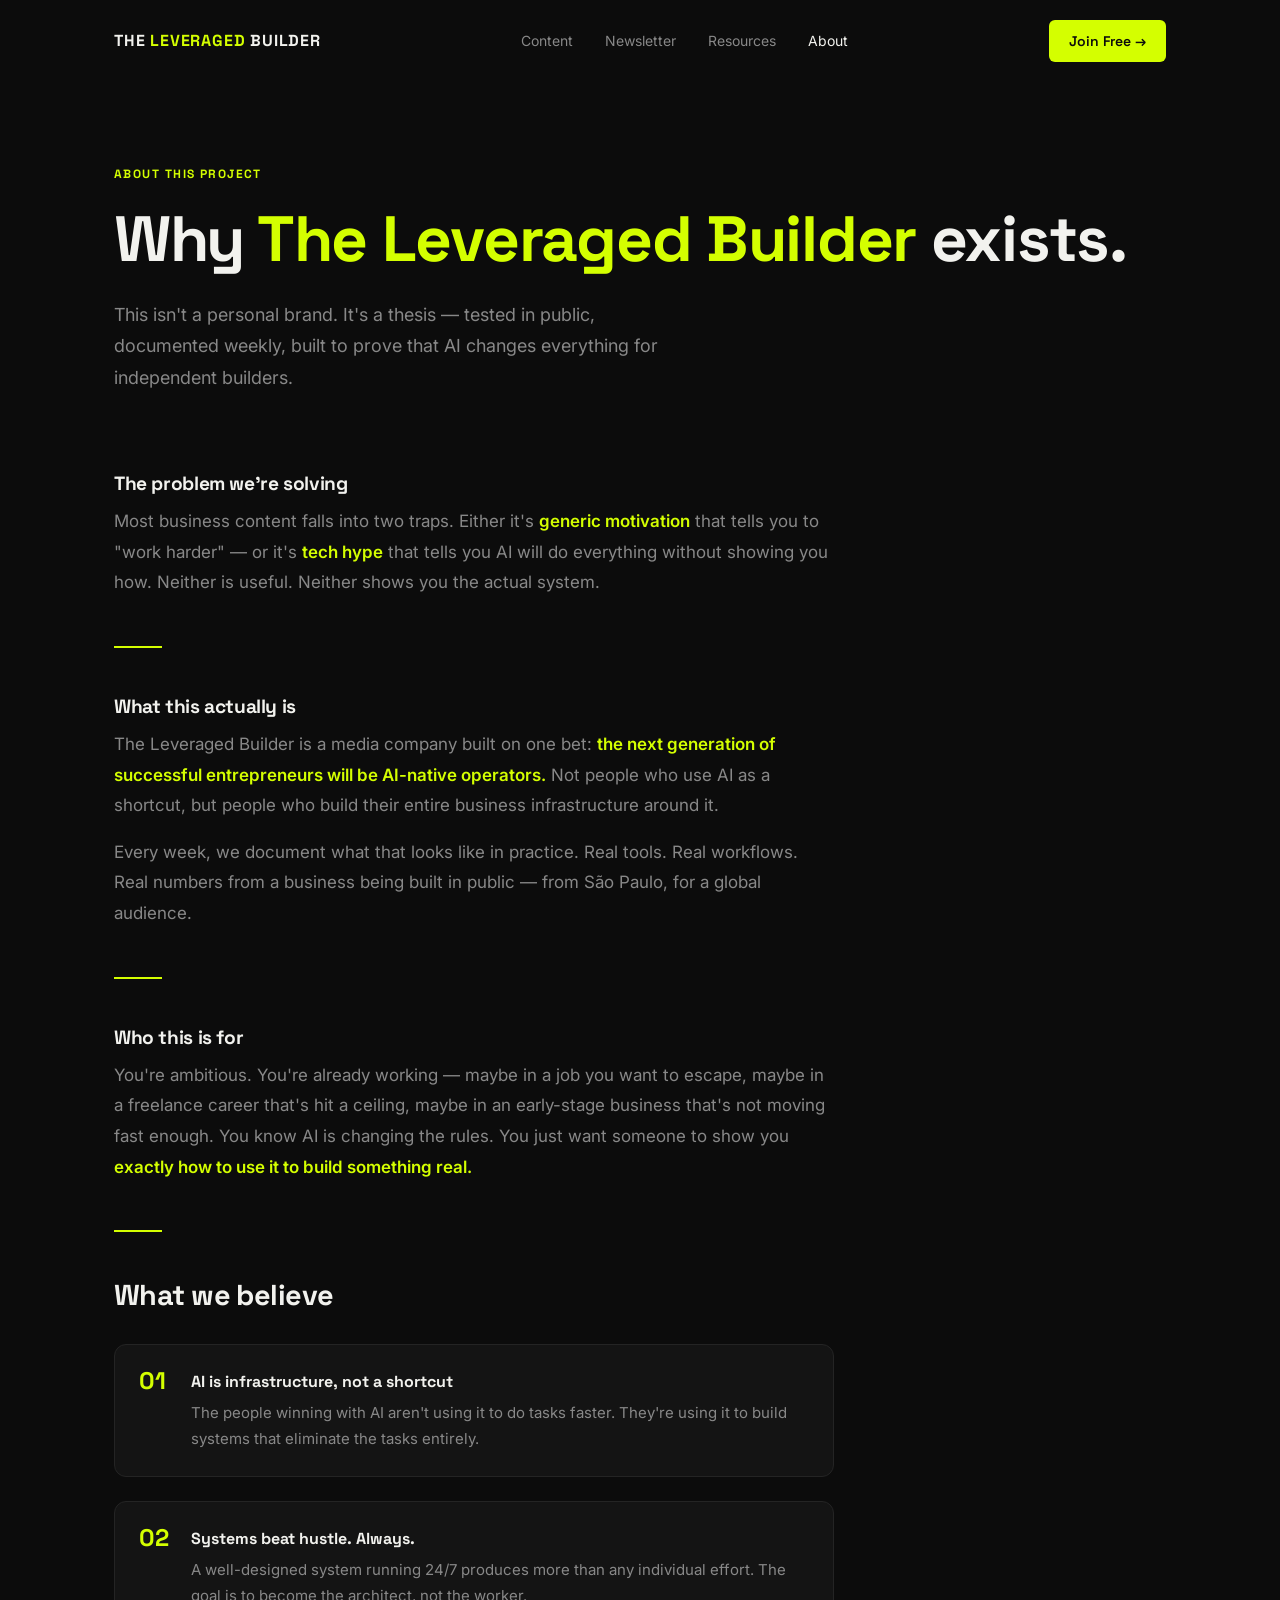
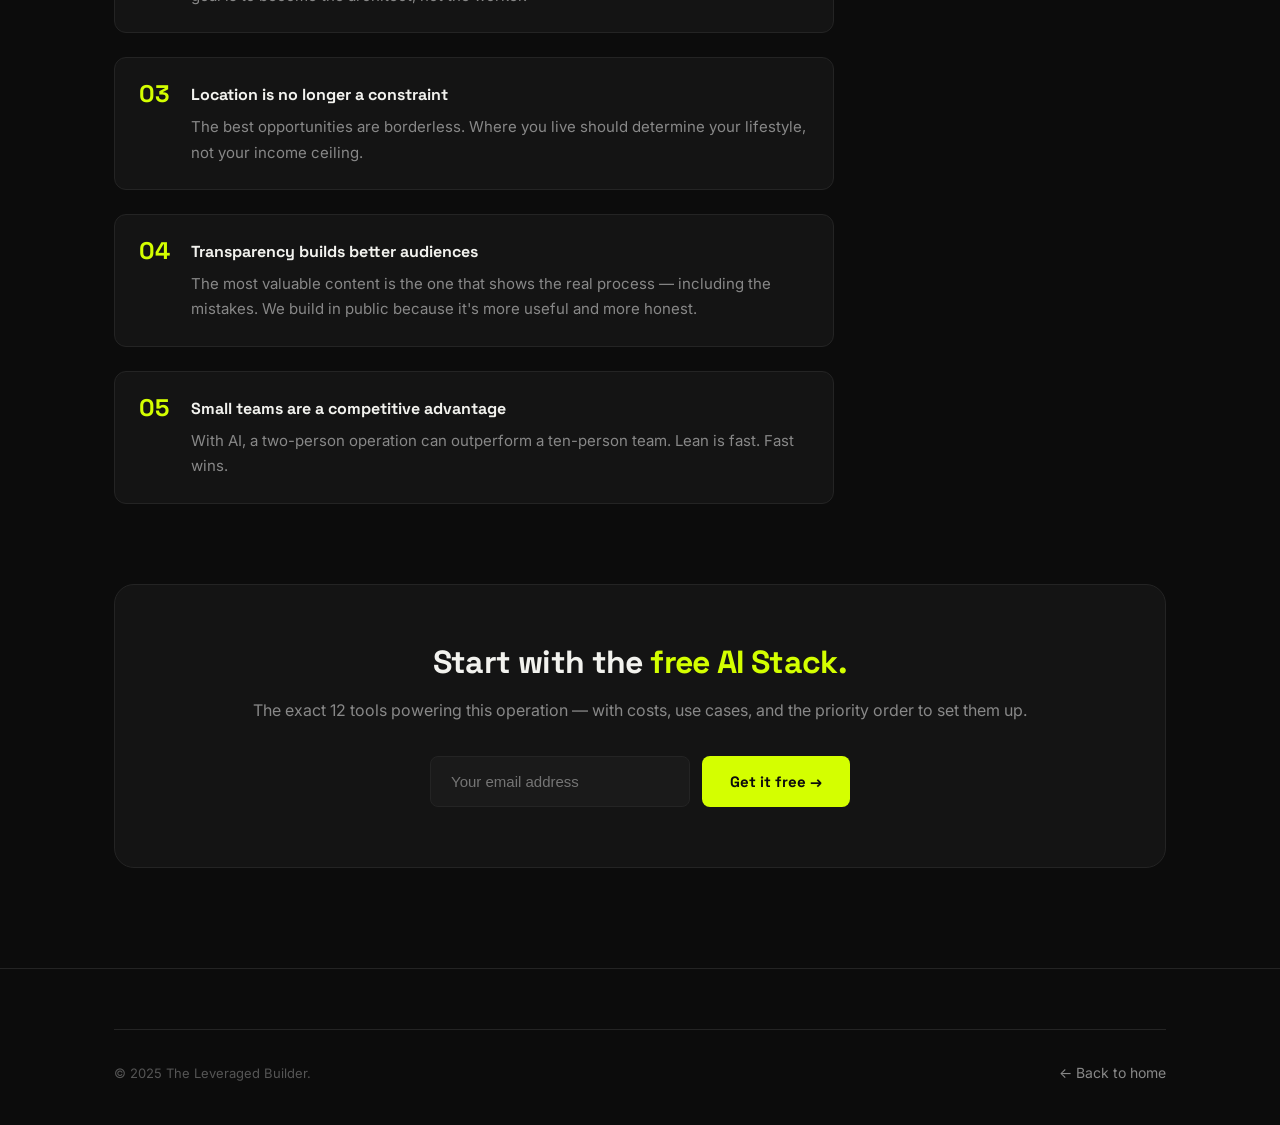
==== commit 0742289d: "Restore custom forms with Beehiiv redirect — removes broken embed All 9 forms now redirect to levera" ====
--- a/about.html
+++ b/about.html
@@ -125,7 +125,10 @@
       <div class="cta-block fade-up">
         <h2>Start with the <span class="accent">free AI Stack.</span></h2>
         <p>The exact 12 tools powering this operation — with costs, use cases, and the priority order to set them up.</p>
-        <script async src="https://subscribe-forms.beehiiv.com/v3/loader.js" data-beehiiv-form="7c1ff333-b992-4838-ba28-81679d315c72"></script>
+        <form class="newsletter-form-js" novalidate>
+          <input type="email" placeholder="Your email address" required />
+          <button type="submit" class="btn btn--primary">Get it free →</button>
+        </form>
       </div>
     </div>
   </section>
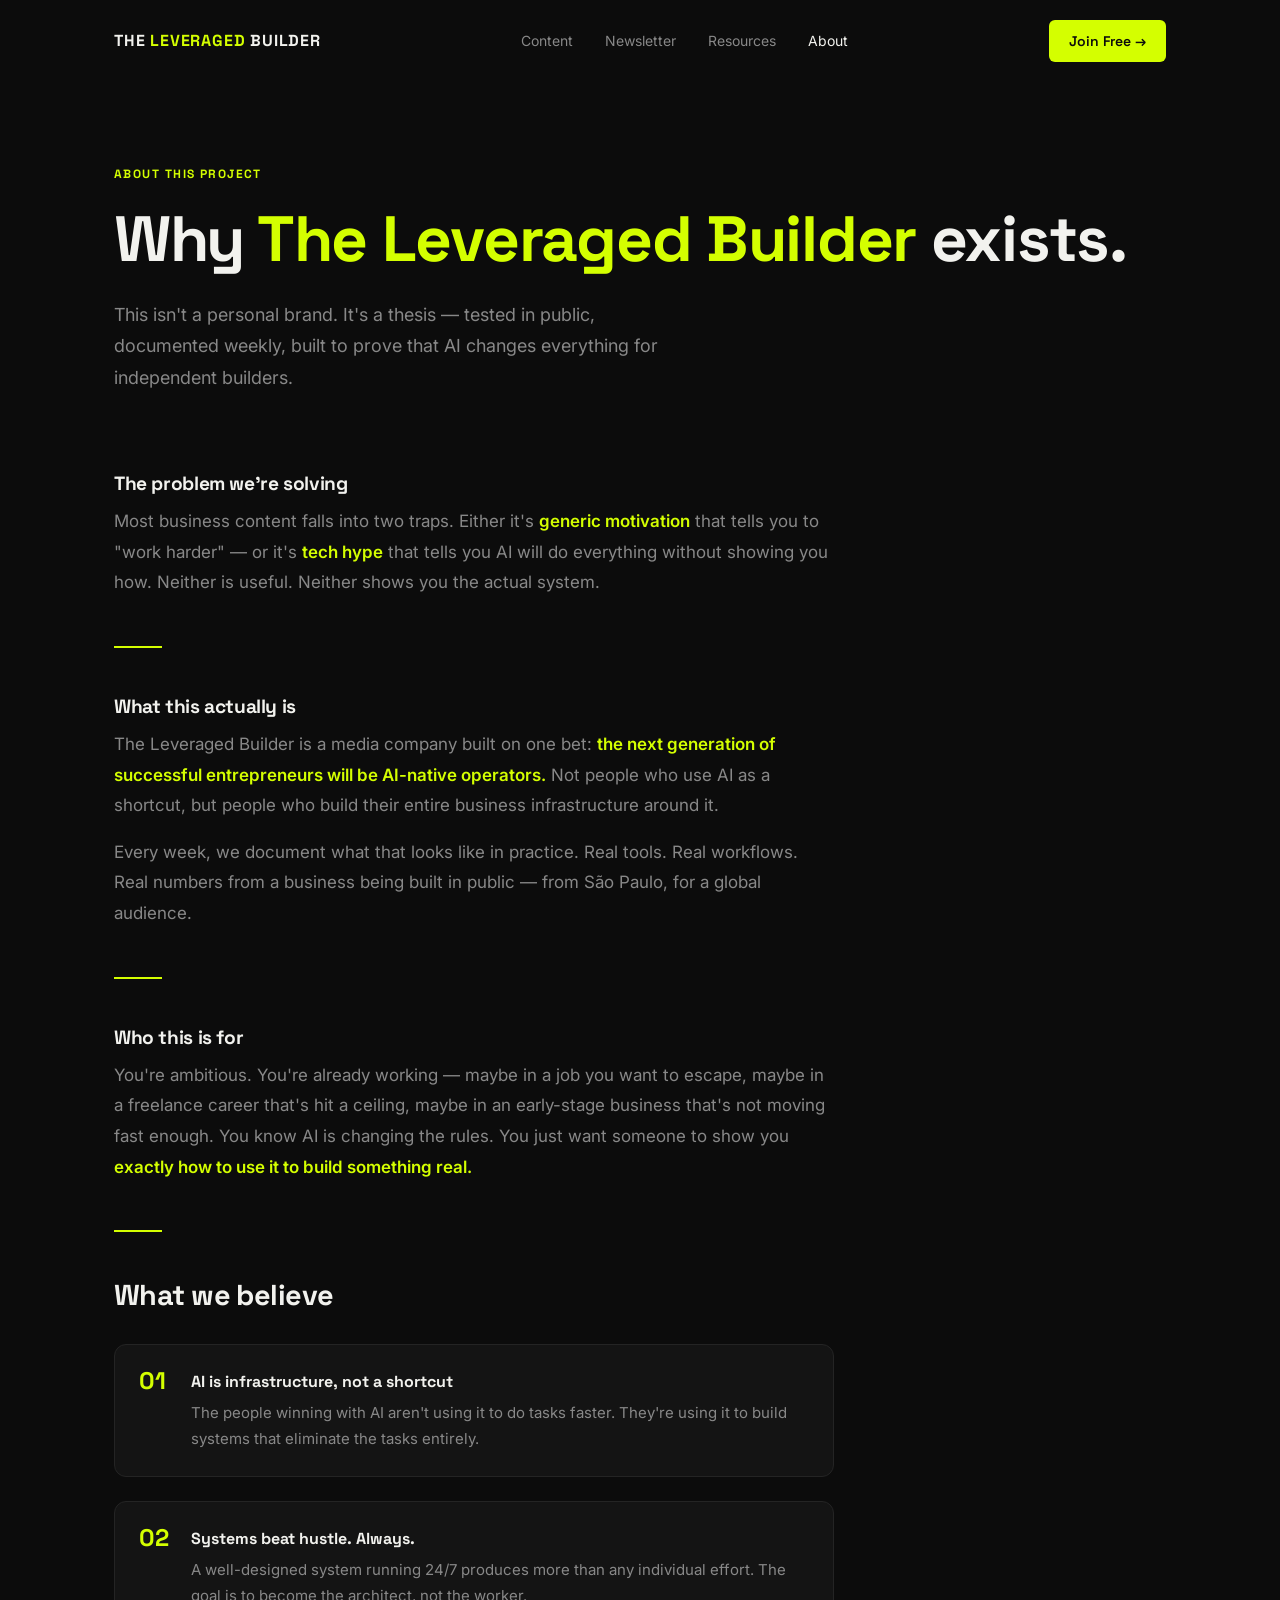
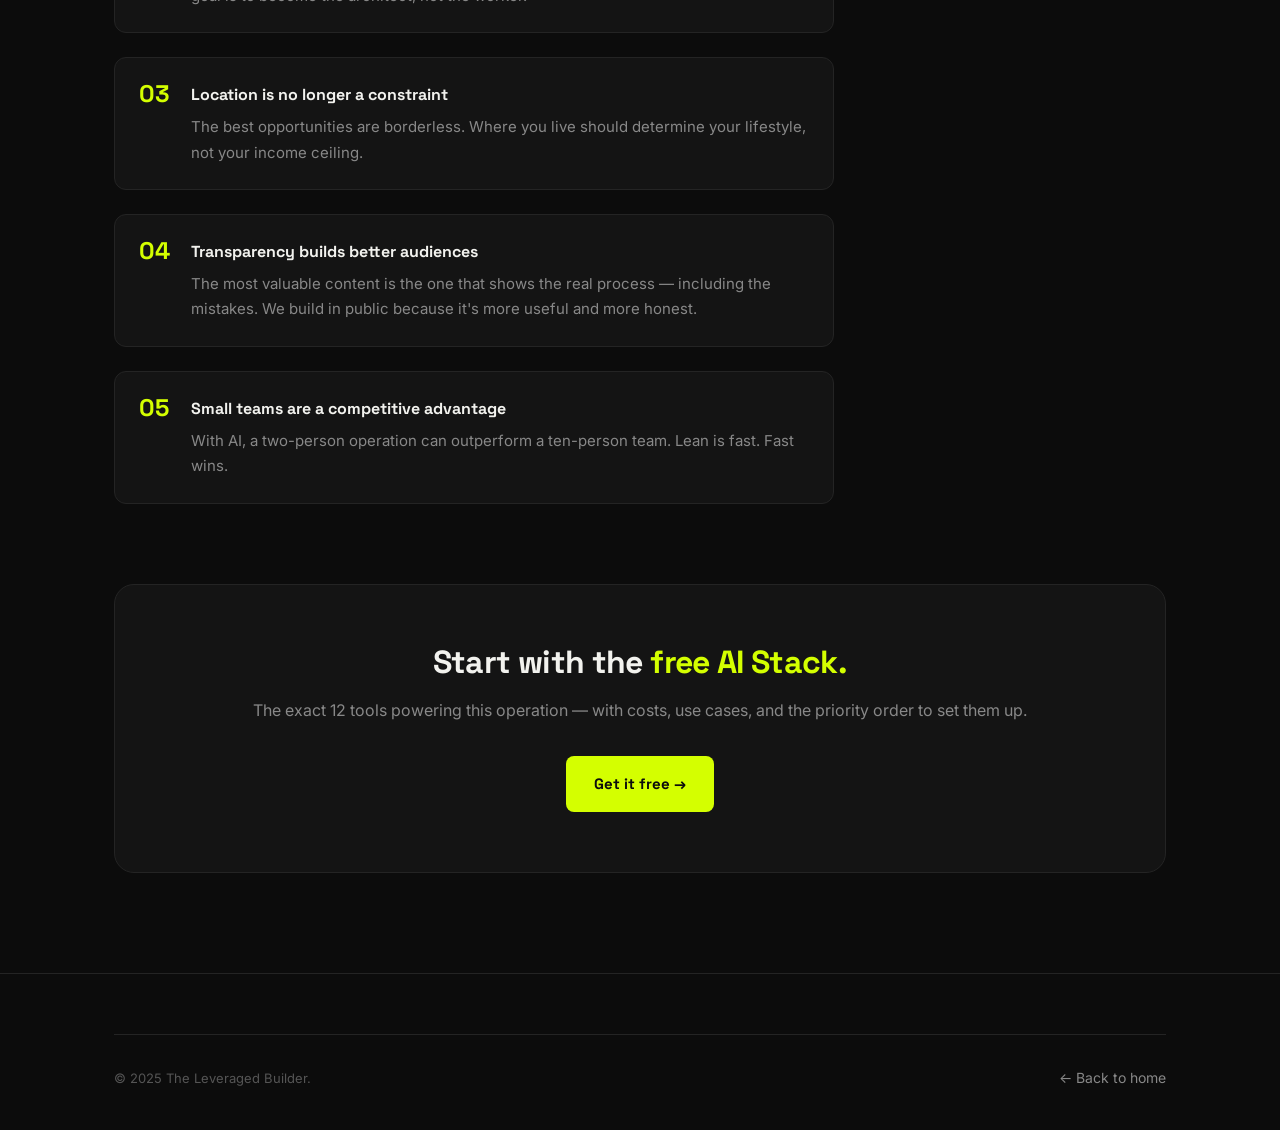
==== commit 4d115684: "Replace all newsletter forms with direct Beehiiv links No more JS, no API calls, no redirects. Every" ====
--- a/about.html
+++ b/about.html
@@ -125,10 +125,7 @@
       <div class="cta-block fade-up">
         <h2>Start with the <span class="accent">free AI Stack.</span></h2>
         <p>The exact 12 tools powering this operation — with costs, use cases, and the priority order to set them up.</p>
-        <form class="newsletter-form-js" novalidate>
-          <input type="email" placeholder="Your email address" required />
-          <button type="submit" class="btn btn--primary">Get it free →</button>
-        </form>
+        <a href="https://leveragedbuilder.beehiiv.com/subscribe" target="_blank" class="btn btn--primary">Get it free →</a>
       </div>
     </div>
   </section>
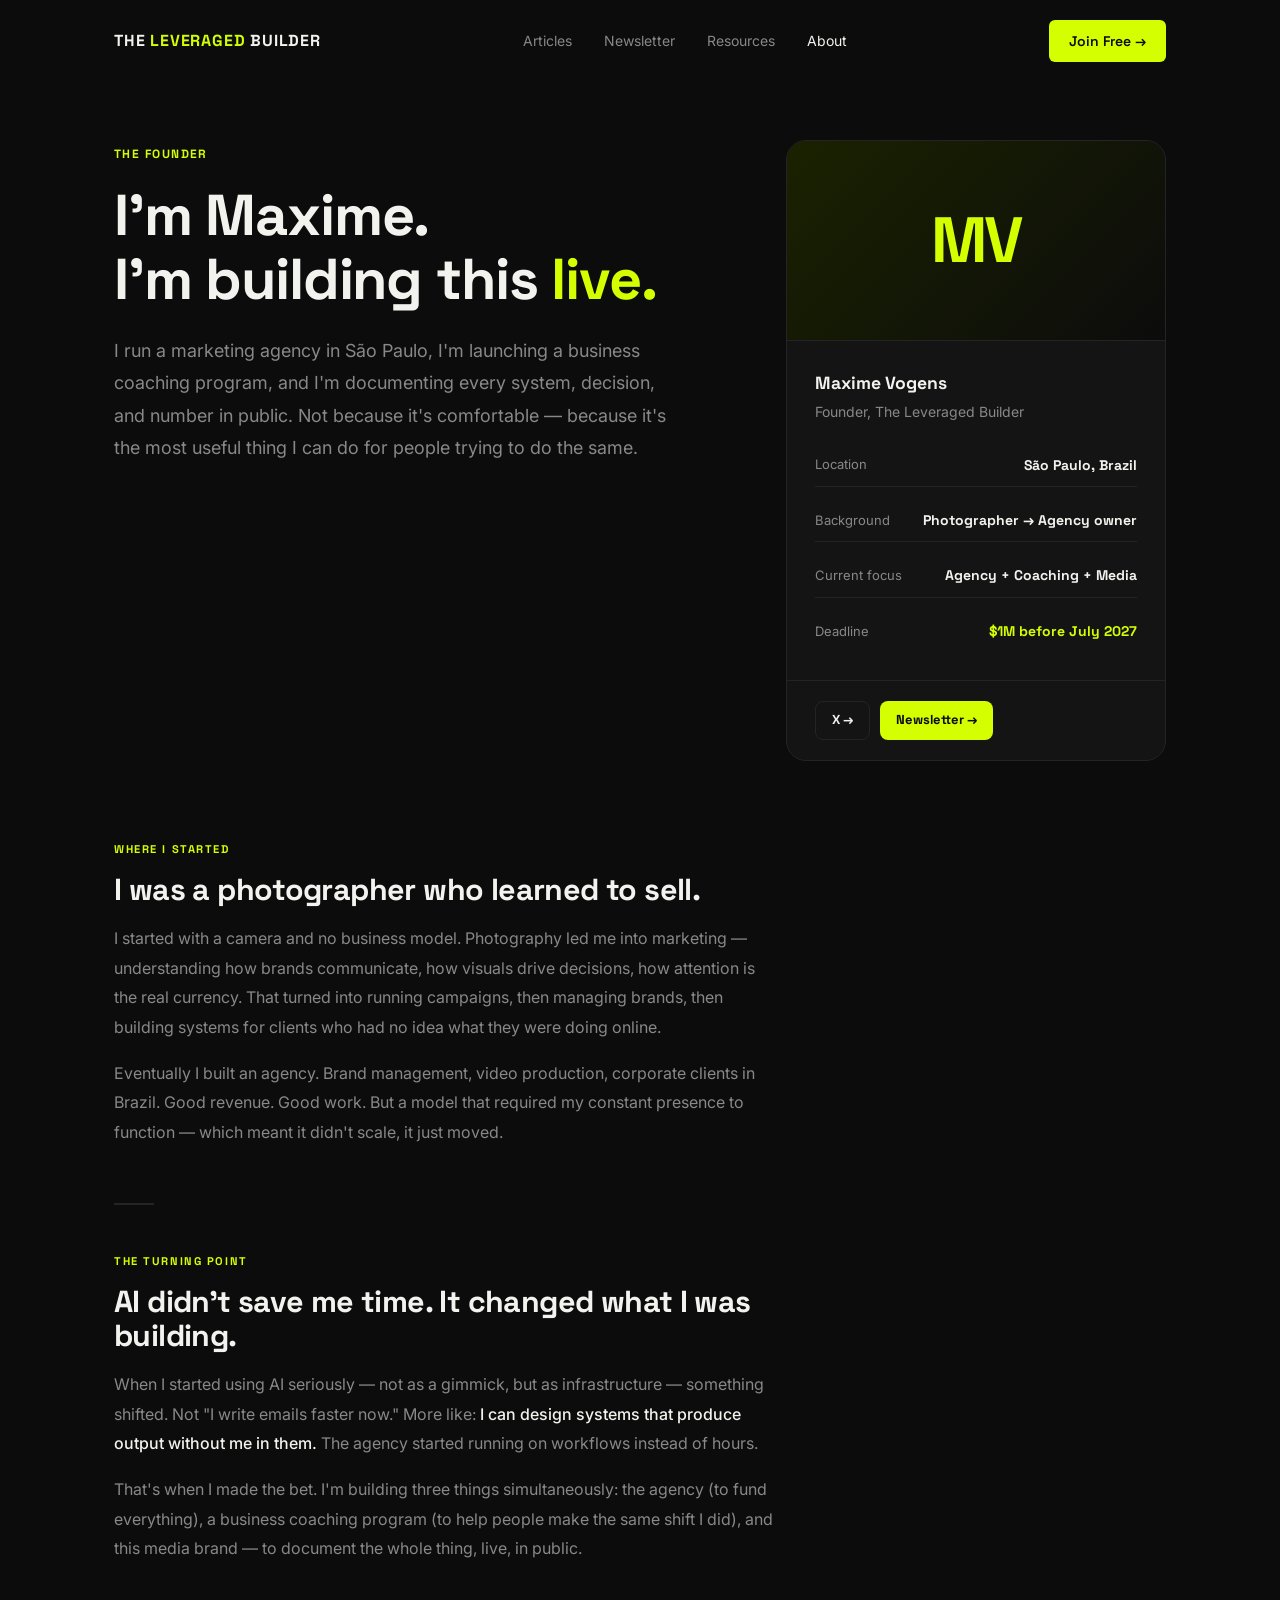
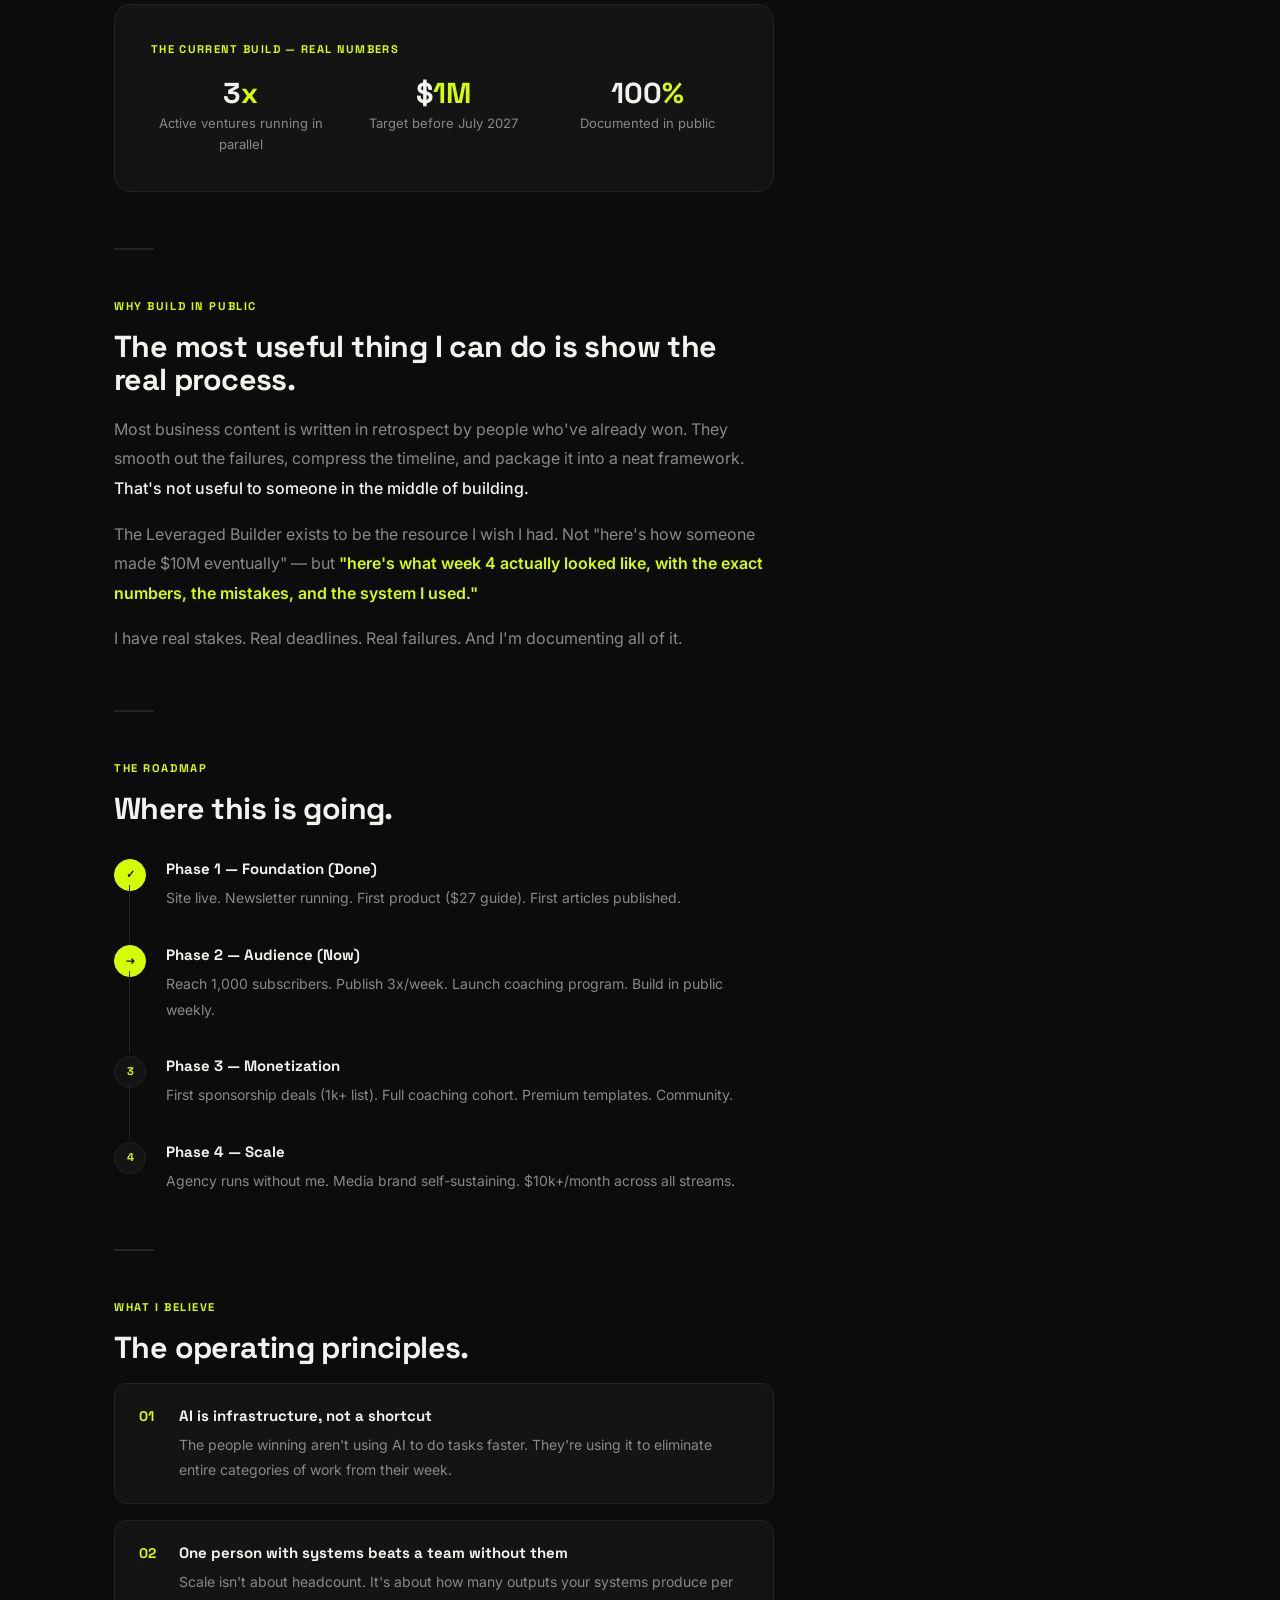
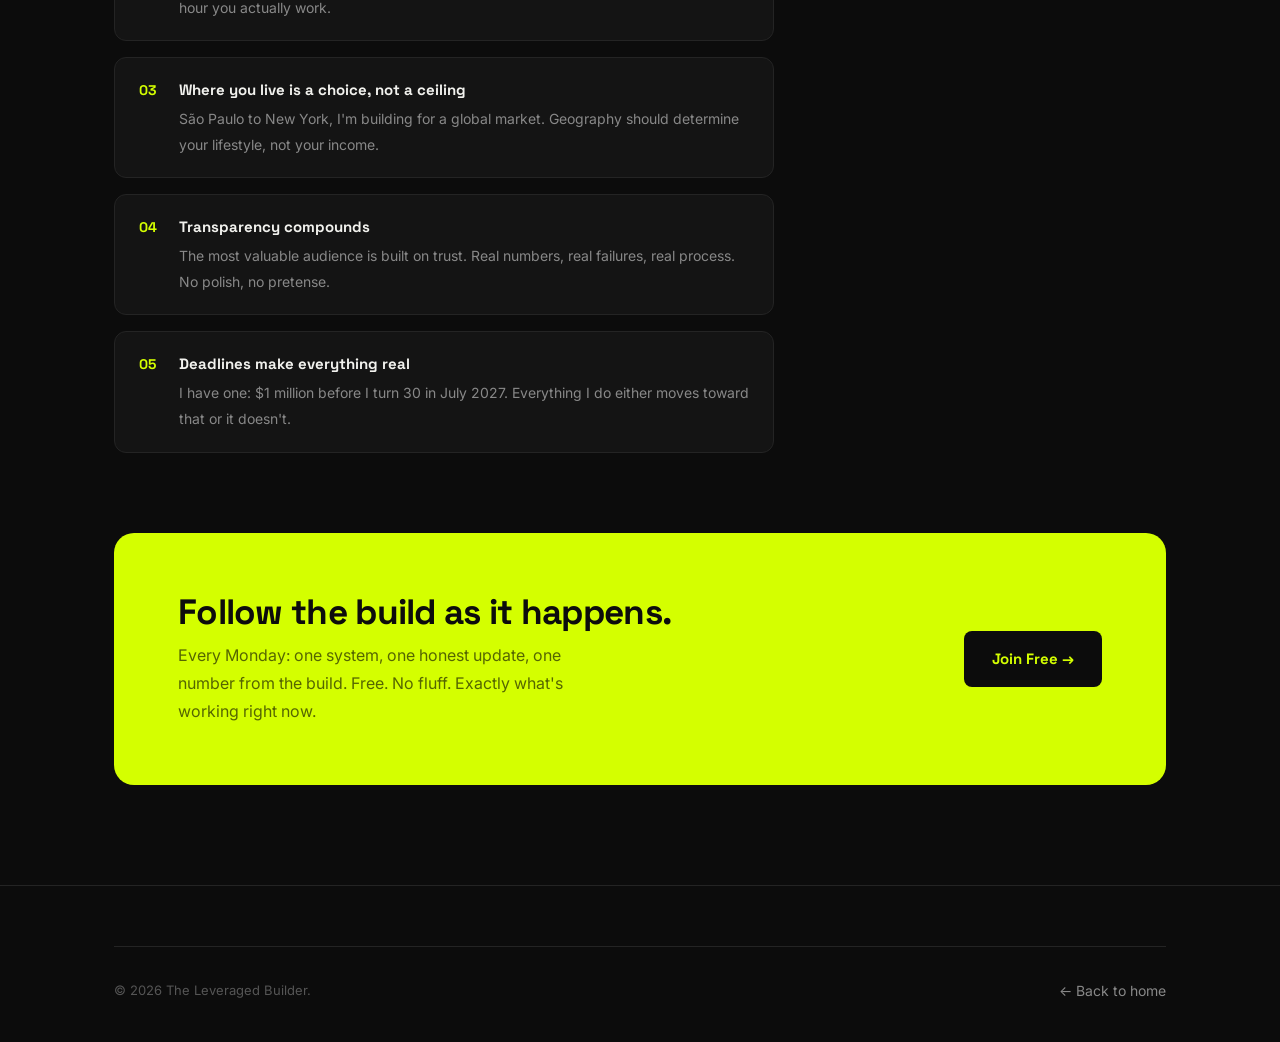
==== commit 900410fb: "Add Live Numbers section, free templates, about page rewrite, price update - About page: full rewrit" ====
--- a/about.html
+++ b/about.html
@@ -3,32 +3,86 @@
 <head>
   <meta charset="UTF-8" />
   <meta name="viewport" content="width=device-width, initial-scale=1.0" />
-  <title>About — The Leveraged Builder</title>
-  <meta name="description" content="What is The Leveraged Builder, why it exists, and who it's for." />
+  <title>About Maxime — The Leveraged Builder</title>
+  <meta name="description" content="I'm Maxime Vogens. I run a marketing agency in São Paulo, I'm building a coaching program, and I'm documenting everything in public. Here's why." />
   <link rel="icon" href="data:image/svg+xml,<svg xmlns='http://www.w3.org/2000/svg' viewBox='0 0 100 100'><rect width='100' height='100' fill='%230C0C0C'/><text y='.9em' font-size='80' x='10' fill='%23D4FF00' font-family='monospace' font-weight='bold'>LB</text></svg>" />
   <link rel="stylesheet" href="css/style.css" />
   <style>
-    .page-hero { padding: 160px 0 80px; }
-    .page-hero .eyebrow { display:inline-block;font-family:var(--font-display);font-size:0.75rem;font-weight:700;letter-spacing:0.12em;text-transform:uppercase;color:var(--yellow);margin-bottom:20px; }
-    .page-hero h1 { font-size: clamp(2.5rem, 5vw, 4rem); margin-bottom: 24px; }
-    .page-hero p { font-size: 1.125rem; max-width: 580px; }
-    .manifesto { max-width: 720px; }
-    .manifesto__block { margin-bottom: 48px; }
-    .manifesto__block h3 { color: var(--white); margin-bottom: 12px; font-size: 1.2rem; }
-    .manifesto__block p { font-size: 1.0625rem; line-height: 1.8; }
-    .manifesto__block .highlight { color: var(--yellow); font-weight: 600; }
-    .divider { width: 48px; height: 2px; background: var(--yellow); margin: 48px 0; }
-    .beliefs { list-style: none; display: flex; flex-direction: column; gap: 24px; margin-top: 32px; }
-    .beliefs li { display: flex; gap: 20px; padding: 24px; background: var(--card); border: 1px solid var(--border); border-radius: 12px; }
-    .beliefs .num { font-family: var(--font-display); font-weight: 700; color: var(--yellow); font-size: 1.5rem; line-height: 1; min-width: 32px; }
-    .beliefs strong { color: var(--white); display: block; margin-bottom: 6px; font-family: var(--font-display); font-size: 1rem; }
-    .beliefs span { font-size: 0.9375rem; color: var(--gray); }
-    .cta-block { background: var(--card); border: 1px solid var(--border); border-radius: 20px; padding: 60px; text-align: center; margin-top: 80px; }
-    .cta-block h2 { margin-bottom: 16px; font-size: 2rem; }
-    .cta-block p { margin-bottom: 32px; }
-    .cta-block form { display: flex; gap: 12px; justify-content: center; flex-wrap: wrap; }
-    .cta-block input { padding: 16px 20px; background: var(--steel); border: 1px solid var(--border); border-radius: 8px; color: var(--white); font-size: 0.9375rem; outline: none; min-width: 260px; transition: border-color 0.2s; }
-    .cta-block input:focus { border-color: var(--yellow); }
+    .about-hero { padding: 140px 0 80px; }
+    .about-hero__inner { display: grid; grid-template-columns: 1fr 380px; gap: 80px; align-items: start; }
+    .about-hero__tag { display:inline-block;font-family:var(--font-display);font-size:0.75rem;font-weight:700;letter-spacing:0.12em;text-transform:uppercase;color:var(--yellow);margin-bottom:20px; }
+    .about-hero h1 { font-size: clamp(2.2rem, 4.5vw, 3.6rem); margin-bottom: 24px; }
+    .about-hero__lead { font-size: 1.125rem; line-height: 1.8; max-width: 560px; }
+
+    /* Founder card */
+    .founder-card { background: var(--card); border: 1px solid var(--border); border-radius: 20px; overflow: hidden; position: sticky; top: 100px; }
+    .founder-card__photo { background: linear-gradient(135deg, #1A2200 0%, #0C0C0C 100%); height: 200px; display: flex; align-items: center; justify-content: center; border-bottom: 1px solid var(--border); }
+    .founder-card__initials { font-family: var(--font-display); font-size: 4rem; font-weight: 900; color: var(--yellow); letter-spacing: -0.04em; }
+    .founder-card__body { padding: 28px; }
+    .founder-card__name { font-family: var(--font-display); font-weight: 700; font-size: 1.1rem; color: var(--white); margin-bottom: 4px; }
+    .founder-card__title { font-size: 0.875rem; color: var(--gray); margin-bottom: 20px; }
+    .founder-card__stats { display: flex; flex-direction: column; gap: 12px; }
+    .founder-stat { display: flex; justify-content: space-between; align-items: center; padding: 10px 0; border-bottom: 1px solid var(--border); }
+    .founder-stat:last-child { border-bottom: none; }
+    .founder-stat__label { font-size: 0.8125rem; color: var(--gray); }
+    .founder-stat__value { font-family: var(--font-display); font-size: 0.875rem; font-weight: 700; color: var(--white); }
+    .founder-stat__value.accent { color: var(--yellow); }
+    .founder-card__links { padding: 20px 28px; border-top: 1px solid var(--border); display: flex; gap: 10px; flex-wrap: wrap; }
+
+    /* Story sections */
+    .story { max-width: 660px; }
+    .story-block { margin-bottom: 56px; }
+    .story-block__label { font-family: var(--font-display); font-size: 0.7rem; font-weight: 700; letter-spacing: 0.14em; text-transform: uppercase; color: var(--yellow); margin-bottom: 14px; display: block; }
+    .story-block h2 { font-size: clamp(1.4rem, 3vw, 1.9rem); color: var(--white); margin-bottom: 18px; }
+    .story-block p { font-size: 1rem; line-height: 1.85; color: var(--gray); margin-bottom: 16px; }
+    .story-block p:last-child { margin-bottom: 0; }
+    .story-block .highlight { color: var(--white); font-weight: 500; }
+    .story-block .accent { color: var(--yellow); font-weight: 600; }
+    .story-divider { width: 40px; height: 2px; background: var(--border); margin: 48px 0; }
+
+    /* Stakes section */
+    .stakes { background: var(--card); border: 1px solid var(--border); border-radius: 16px; padding: 36px; margin: 40px 0; }
+    .stakes__title { font-family: var(--font-display); font-size: 0.7rem; font-weight: 700; letter-spacing: 0.12em; text-transform: uppercase; color: var(--yellow); margin-bottom: 20px; }
+    .stakes__grid { display: grid; grid-template-columns: repeat(3, 1fr); gap: 24px; }
+    .stake { text-align: center; }
+    .stake__num { font-family: var(--font-display); font-size: 1.8rem; font-weight: 900; color: var(--white); line-height: 1; }
+    .stake__num span { color: var(--yellow); }
+    .stake__label { font-size: 0.8125rem; color: var(--gray); margin-top: 6px; }
+
+    /* Timeline */
+    .timeline { display: flex; flex-direction: column; gap: 0; margin: 32px 0; }
+    .timeline-item { display: flex; gap: 20px; position: relative; padding-bottom: 32px; }
+    .timeline-item:last-child { padding-bottom: 0; }
+    .timeline-item::before { content: ''; position: absolute; left: 15px; top: 28px; bottom: 0; width: 1px; background: var(--border); }
+    .timeline-item:last-child::before { display: none; }
+    .timeline-dot { width: 32px; height: 32px; border-radius: 50%; background: var(--card); border: 1px solid var(--border); display: flex; align-items: center; justify-content: center; flex-shrink: 0; font-family: var(--font-display); font-size: 0.7rem; font-weight: 700; color: var(--yellow); margin-top: 2px; }
+    .timeline-dot.active { background: var(--yellow); color: var(--black); border-color: var(--yellow); }
+    .timeline-content strong { color: var(--white); display: block; margin-bottom: 4px; font-family: var(--font-display); font-size: 0.9375rem; }
+    .timeline-content span { font-size: 0.875rem; color: var(--gray); }
+
+    /* Beliefs */
+    .beliefs { list-style: none; display: flex; flex-direction: column; gap: 16px; }
+    .beliefs li { display: flex; gap: 16px; padding: 20px 24px; background: var(--card); border: 1px solid var(--border); border-radius: 12px; align-items: flex-start; }
+    .beliefs .num { font-family: var(--font-display); font-weight: 700; color: var(--yellow); font-size: 0.875rem; min-width: 24px; padding-top: 1px; }
+    .beliefs strong { color: var(--white); display: block; margin-bottom: 4px; font-family: var(--font-display); font-size: 0.9375rem; }
+    .beliefs span { font-size: 0.875rem; color: var(--gray); }
+
+    /* CTA */
+    .about-cta { background: var(--yellow); border-radius: 20px; padding: 60px 64px; display: grid; grid-template-columns: 1fr auto; gap: 40px; align-items: center; margin-top: 80px; }
+    .about-cta h2 { color: var(--black); font-size: clamp(1.6rem, 3vw, 2.2rem); margin-bottom: 10px; }
+    .about-cta p { color: rgba(0,0,0,0.6); max-width: 440px; font-size: 1rem; }
+    .about-cta .btn { background: var(--black); color: var(--yellow); white-space: nowrap; }
+
+    @media (max-width: 900px) {
+      .about-hero__inner { grid-template-columns: 1fr; }
+      .founder-card { position: static; }
+      .stakes__grid { grid-template-columns: 1fr; gap: 16px; }
+      .about-cta { grid-template-columns: 1fr; padding: 40px 32px; }
+    }
+    @media (max-width: 640px) {
+      .about-hero { padding: 100px 0 48px; }
+      .about-cta { padding: 36px 24px; }
+    }
   </style>
 </head>
 <body>
@@ -38,102 +92,211 @@
       <div class="nav__inner">
         <a href="/" class="nav__logo">The <span>Leveraged</span> Builder</a>
         <ul class="nav__links">
-          <li><a href="/#content">Content</a></li>
+          <li><a href="blog.html">Articles</a></li>
           <li><a href="/#newsletter">Newsletter</a></li>
           <li><a href="resources.html">Resources</a></li>
           <li><a href="about.html" style="color:var(--white)">About</a></li>
         </ul>
-        <a href="/#newsletter" class="nav__cta">Join Free →</a>
+        <a href="https://leveragedbuilder.beehiiv.com/subscribe" target="_blank" class="nav__cta">Join Free →</a>
+        <button class="nav__hamburger" aria-label="Menu"><span></span><span></span><span></span></button>
       </div>
     </div>
   </nav>
 
-  <section class="page-hero">
+  <!-- HERO -->
+  <section class="about-hero">
     <div class="container">
-      <span class="eyebrow">About this project</span>
-      <h1>Why <span class="accent">The Leveraged Builder</span> exists.</h1>
-      <p>This isn't a personal brand. It's a thesis — tested in public, documented weekly, built to prove that AI changes everything for independent builders.</p>
+      <div class="about-hero__inner">
+        <div>
+          <span class="about-hero__tag">The founder</span>
+          <h1>I'm Maxime.<br>I'm building this <span class="accent">live.</span></h1>
+          <p class="about-hero__lead" style="color:var(--gray);">I run a marketing agency in São Paulo, I'm launching a business coaching program, and I'm documenting every system, decision, and number in public. Not because it's comfortable — because it's the most useful thing I can do for people trying to do the same.</p>
+        </div>
+
+        <!-- Founder Card -->
+        <div class="founder-card">
+          <div class="founder-card__photo">
+            <div class="founder-card__initials">MV</div>
+          </div>
+          <div class="founder-card__body">
+            <div class="founder-card__name">Maxime Vogens</div>
+            <div class="founder-card__title">Founder, The Leveraged Builder</div>
+            <div class="founder-card__stats">
+              <div class="founder-stat">
+                <span class="founder-stat__label">Location</span>
+                <span class="founder-stat__value">São Paulo, Brazil</span>
+              </div>
+              <div class="founder-stat">
+                <span class="founder-stat__label">Background</span>
+                <span class="founder-stat__value">Photographer → Agency owner</span>
+              </div>
+              <div class="founder-stat">
+                <span class="founder-stat__label">Current focus</span>
+                <span class="founder-stat__value">Agency + Coaching + Media</span>
+              </div>
+              <div class="founder-stat">
+                <span class="founder-stat__label">Deadline</span>
+                <span class="founder-stat__value accent">$1M before July 2027</span>
+              </div>
+            </div>
+          </div>
+          <div class="founder-card__links">
+            <a href="https://x.com/leveragedbuilder" target="_blank" class="btn btn--outline btn--sm" style="padding:8px 16px;font-size:0.8125rem;">X →</a>
+            <a href="https://leveragedbuilder.beehiiv.com/subscribe" target="_blank" class="btn btn--primary btn--sm" style="padding:8px 16px;font-size:0.8125rem;">Newsletter →</a>
+          </div>
+        </div>
+      </div>
     </div>
   </section>
 
+  <!-- STORY -->
   <section class="section" style="padding-top:0">
     <div class="container">
-      <div class="manifesto fade-up">
-
-        <div class="manifesto__block">
-          <h3>The problem we're solving</h3>
-          <p>Most business content falls into two traps. Either it's <span class="highlight">generic motivation</span> that tells you to "work harder" — or it's <span class="highlight">tech hype</span> that tells you AI will do everything without showing you how. Neither is useful. Neither shows you the actual system.</p>
-        </div>
-
-        <div class="divider"></div>
-
-        <div class="manifesto__block">
-          <h3>What this actually is</h3>
-          <p>The Leveraged Builder is a media company built on one bet: <span class="highlight">the next generation of successful entrepreneurs will be AI-native operators.</span> Not people who use AI as a shortcut, but people who build their entire business infrastructure around it.</p>
-          <p style="margin-top:16px;">Every week, we document what that looks like in practice. Real tools. Real workflows. Real numbers from a business being built in public — from São Paulo, for a global audience.</p>
-        </div>
-
-        <div class="divider"></div>
-
-        <div class="manifesto__block">
-          <h3>Who this is for</h3>
-          <p>You're ambitious. You're already working — maybe in a job you want to escape, maybe in a freelance career that's hit a ceiling, maybe in an early-stage business that's not moving fast enough. You know AI is changing the rules. You just want someone to show you <span class="highlight">exactly how to use it to build something real.</span></p>
-        </div>
-
-        <div class="divider"></div>
-
-        <h3 style="color:var(--white);margin-bottom:24px;">What we believe</h3>
-        <ul class="beliefs">
-          <li>
-            <span class="num">01</span>
-            <div>
-              <strong>AI is infrastructure, not a shortcut</strong>
-              <span>The people winning with AI aren't using it to do tasks faster. They're using it to build systems that eliminate the tasks entirely.</span>
-            </div>
-          </li>
-          <li>
-            <span class="num">02</span>
-            <div>
-              <strong>Systems beat hustle. Always.</strong>
-              <span>A well-designed system running 24/7 produces more than any individual effort. The goal is to become the architect, not the worker.</span>
-            </div>
-          </li>
-          <li>
-            <span class="num">03</span>
-            <div>
-              <strong>Location is no longer a constraint</strong>
-              <span>The best opportunities are borderless. Where you live should determine your lifestyle, not your income ceiling.</span>
-            </div>
-          </li>
-          <li>
-            <span class="num">04</span>
-            <div>
-              <strong>Transparency builds better audiences</strong>
-              <span>The most valuable content is the one that shows the real process — including the mistakes. We build in public because it's more useful and more honest.</span>
-            </div>
-          </li>
-          <li>
-            <span class="num">05</span>
-            <div>
-              <strong>Small teams are a competitive advantage</strong>
-              <span>With AI, a two-person operation can outperform a ten-person team. Lean is fast. Fast wins.</span>
-            </div>
-          </li>
-        </ul>
-      </div>
-
-      <div class="cta-block fade-up">
-        <h2>Start with the <span class="accent">free AI Stack.</span></h2>
-        <p>The exact 12 tools powering this operation — with costs, use cases, and the priority order to set them up.</p>
-        <a href="https://leveragedbuilder.beehiiv.com/subscribe" target="_blank" class="btn btn--primary">Get it free →</a>
-      </div>
+      <div class="story fade-up">
+
+        <div class="story-block">
+          <span class="story-block__label">Where I started</span>
+          <h2>I was a photographer who learned to sell.</h2>
+          <p>I started with a camera and no business model. Photography led me into marketing — understanding how brands communicate, how visuals drive decisions, how attention is the real currency. That turned into running campaigns, then managing brands, then building systems for clients who had no idea what they were doing online.</p>
+          <p>Eventually I built an agency. Brand management, video production, corporate clients in Brazil. Good revenue. Good work. But a model that required my constant presence to function — which meant it didn't scale, it just moved.</p>
+        </div>
+
+        <div class="story-divider"></div>
+
+        <div class="story-block">
+          <span class="story-block__label">The turning point</span>
+          <h2>AI didn't save me time. It changed what I was building.</h2>
+          <p>When I started using AI seriously — not as a gimmick, but as infrastructure — something shifted. Not "I write emails faster now." More like: <span class="highlight">I can design systems that produce output without me in them.</span> The agency started running on workflows instead of hours.</p>
+          <p>That's when I made the bet. I'm building three things simultaneously: the agency (to fund everything), a business coaching program (to help people make the same shift I did), and this media brand — to document the whole thing, live, in public.</p>
+
+          <div class="stakes">
+            <div class="stakes__title">The current build — real numbers</div>
+            <div class="stakes__grid">
+              <div class="stake">
+                <div class="stake__num">3<span>x</span></div>
+                <div class="stake__label">Active ventures running in parallel</div>
+              </div>
+              <div class="stake">
+                <div class="stake__num">$<span>1M</span></div>
+                <div class="stake__label">Target before July 2027</div>
+              </div>
+              <div class="stake">
+                <div class="stake__num">100<span>%</span></div>
+                <div class="stake__label">Documented in public</div>
+              </div>
+            </div>
+          </div>
+        </div>
+
+        <div class="story-divider"></div>
+
+        <div class="story-block">
+          <span class="story-block__label">Why build in public</span>
+          <h2>The most useful thing I can do is show the real process.</h2>
+          <p>Most business content is written in retrospect by people who've already won. They smooth out the failures, compress the timeline, and package it into a neat framework. <span class="highlight">That's not useful to someone in the middle of building.</span></p>
+          <p>The Leveraged Builder exists to be the resource I wish I had. Not "here's how someone made $10M eventually" — but <span class="accent">"here's what week 4 actually looked like, with the exact numbers, the mistakes, and the system I used."</span></p>
+          <p>I have real stakes. Real deadlines. Real failures. And I'm documenting all of it.</p>
+        </div>
+
+        <div class="story-divider"></div>
+
+        <div class="story-block">
+          <span class="story-block__label">The roadmap</span>
+          <h2>Where this is going.</h2>
+          <div class="timeline">
+            <div class="timeline-item">
+              <div class="timeline-dot active">✓</div>
+              <div class="timeline-content">
+                <strong>Phase 1 — Foundation (Done)</strong>
+                <span>Site live. Newsletter running. First product ($27 guide). First articles published.</span>
+              </div>
+            </div>
+            <div class="timeline-item">
+              <div class="timeline-dot active">→</div>
+              <div class="timeline-content">
+                <strong>Phase 2 — Audience (Now)</strong>
+                <span>Reach 1,000 subscribers. Publish 3x/week. Launch coaching program. Build in public weekly.</span>
+              </div>
+            </div>
+            <div class="timeline-item">
+              <div class="timeline-dot">3</div>
+              <div class="timeline-content">
+                <strong>Phase 3 — Monetization</strong>
+                <span>First sponsorship deals (1k+ list). Full coaching cohort. Premium templates. Community.</span>
+              </div>
+            </div>
+            <div class="timeline-item">
+              <div class="timeline-dot">4</div>
+              <div class="timeline-content">
+                <strong>Phase 4 — Scale</strong>
+                <span>Agency runs without me. Media brand self-sustaining. $10k+/month across all streams.</span>
+              </div>
+            </div>
+          </div>
+        </div>
+
+        <div class="story-divider"></div>
+
+        <div class="story-block">
+          <span class="story-block__label">What I believe</span>
+          <h2>The operating principles.</h2>
+          <ul class="beliefs">
+            <li>
+              <span class="num">01</span>
+              <div>
+                <strong>AI is infrastructure, not a shortcut</strong>
+                <span>The people winning aren't using AI to do tasks faster. They're using it to eliminate entire categories of work from their week.</span>
+              </div>
+            </li>
+            <li>
+              <span class="num">02</span>
+              <div>
+                <strong>One person with systems beats a team without them</strong>
+                <span>Scale isn't about headcount. It's about how many outputs your systems produce per hour you actually work.</span>
+              </div>
+            </li>
+            <li>
+              <span class="num">03</span>
+              <div>
+                <strong>Where you live is a choice, not a ceiling</strong>
+                <span>São Paulo to New York, I'm building for a global market. Geography should determine your lifestyle, not your income.</span>
+              </div>
+            </li>
+            <li>
+              <span class="num">04</span>
+              <div>
+                <strong>Transparency compounds</strong>
+                <span>The most valuable audience is built on trust. Real numbers, real failures, real process. No polish, no pretense.</span>
+              </div>
+            </li>
+            <li>
+              <span class="num">05</span>
+              <div>
+                <strong>Deadlines make everything real</strong>
+                <span>I have one: $1 million before I turn 30 in July 2027. Everything I do either moves toward that or it doesn't.</span>
+              </div>
+            </li>
+          </ul>
+        </div>
+
+      </div>
+
+      <!-- CTA -->
+      <div class="about-cta fade-up">
+        <div>
+          <h2>Follow the build as it happens.</h2>
+          <p>Every Monday: one system, one honest update, one number from the build. Free. No fluff. Exactly what's working right now.</p>
+        </div>
+        <a href="https://leveragedbuilder.beehiiv.com/subscribe" target="_blank" class="btn">Join Free →</a>
+      </div>
+
     </div>
   </section>
 
   <footer class="footer">
     <div class="container">
       <div class="footer__bottom" style="border-top:1px solid var(--border);padding-top:32px;display:flex;justify-content:space-between;flex-wrap:wrap;gap:16px;">
-        <p class="footer__copy">© 2025 The Leveraged Builder.</p>
+        <p class="footer__copy">© 2026 The Leveraged Builder.</p>
         <a href="/" style="font-size:0.875rem;color:var(--gray);">← Back to home</a>
       </div>
     </div>
--- a/css/style.css
+++ b/css/style.css
@@ -306,7 +306,13 @@
   align-items: center;
   justify-content: center;
   margin-bottom: 24px;
-  font-size: 1.25rem;
+}
+.prop__num {
+  font-family: var(--font-display);
+  font-size: 0.75rem;
+  font-weight: 700;
+  color: var(--yellow);
+  letter-spacing: 0.05em;
 }
 .prop__title {
   font-family: var(--font-display);
@@ -487,8 +493,23 @@
   display: flex;
   align-items: center;
   justify-content: center;
-  font-size: 3rem;
-}
+}
+.pillar__visual-bars {
+  display: flex;
+  gap: 8px;
+  align-items: flex-end;
+  height: 80px;
+}
+.pillar__visual-bars span {
+  display: block;
+  width: 12px;
+  background: var(--yellow);
+  border-radius: 3px;
+  opacity: 0.9;
+}
+.pillar__visual-bars span:nth-child(1) { height: 40%; }
+.pillar__visual-bars span:nth-child(2) { height: 75%; }
+.pillar__visual-bars span:nth-child(3) { height: 100%; }
 
 /* === ABOUT STRIP === */
 .about-strip {
@@ -636,25 +657,127 @@
   font-style: italic;
 }
 
+/* === PRODUCTS GRID === */
+/* === LIVE NUMBERS === */
+.section--live { background: var(--steel); }
+
+.live-header {
+  display: flex;
+  align-items: flex-start;
+  justify-content: space-between;
+  gap: 32px;
+  margin-bottom: 48px;
+}
+.live-header h2 { margin-bottom: 8px; }
+.live-header p { color: var(--gray); font-size: 1rem; }
+
+.live-grid {
+  display: grid;
+  grid-template-columns: repeat(4, 1fr);
+  gap: 16px;
+}
+
+.live-card {
+  background: var(--card);
+  border: 1px solid var(--border);
+  border-radius: 16px;
+  padding: 28px 24px;
+}
+.live-card__num {
+  font-family: var(--font-display);
+  font-size: 2.5rem;
+  font-weight: 900;
+  color: var(--yellow);
+  line-height: 1;
+  margin-bottom: 8px;
+  letter-spacing: -0.03em;
+}
+.live-card__label {
+  font-family: var(--font-display);
+  font-size: 0.8125rem;
+  font-weight: 600;
+  color: var(--white);
+  margin-bottom: 6px;
+}
+.live-card__delta {
+  font-size: 0.75rem;
+  color: var(--gray);
+}
+
+.live-note {
+  margin-top: 20px;
+  font-size: 0.875rem;
+  color: var(--gray);
+  text-align: center;
+}
+.live-note a { color: var(--yellow); font-weight: 600; }
+.live-note a:hover { opacity: 0.8; }
+
+/* === PRODUCTS === */
+.products__grid {
+  display: grid;
+  grid-template-columns: 1fr 1fr;
+  gap: 24px;
+  max-width: 900px;
+  margin: 0 auto;
+}
+
 /* === RESPONSIVE === */
 @media (max-width: 900px) {
+  .section { padding: 72px 0; }
   .props__grid { grid-template-columns: 1fr; }
   .newsletter-grid { grid-template-columns: 1fr; }
   .newsletter-section { padding: 48px 32px; }
   .about-strip { grid-template-columns: 1fr; gap: 40px; padding: 48px 32px; }
   .pillars__grid { grid-template-columns: 1fr; }
   .pillar--featured { grid-column: span 1; grid-template-columns: 1fr; }
+  .pillar__visual { display: none; }
   .footer__top { grid-template-columns: 1fr 1fr; gap: 40px; }
   .hero__stats { gap: 24px; }
+  .products__grid { grid-template-columns: 1fr; }
+  .live-grid { grid-template-columns: 1fr 1fr; }
+  .live-header { flex-direction: column; gap: 20px; }
 }
 
 @media (max-width: 640px) {
+  .container { padding: 0 16px; }
+  .section { padding: 56px 0; }
+  .section--sm { padding: 40px 0; }
   .nav__links { display: none; }
+  .nav__cta { display: none; }
   .nav__hamburger { display: flex; }
+  .nav__links.open {
+    display: flex;
+    flex-direction: column;
+    position: absolute;
+    top: 60px;
+    left: 0;
+    right: 0;
+    background: rgba(12,12,12,0.98);
+    padding: 24px 16px;
+    border-bottom: 1px solid var(--border);
+    gap: 20px;
+    z-index: 99;
+  }
+  .nav__links.open a { font-size: 1rem; color: var(--white); }
+  .hero { min-height: auto; padding: 120px 0 60px; }
+  .hero__sub { font-size: 1rem; margin-bottom: 32px; }
+  .hero__stats { gap: 16px; flex-wrap: wrap; margin-top: 48px; padding-top: 28px; }
+  .hero__stats > div { min-width: calc(50% - 8px); }
+  .stat__number { font-size: 1.5rem; }
   .hero__form { flex-direction: column; }
   .hero__input { min-width: unset; }
-  .footer__top { grid-template-columns: 1fr; }
+  .footer__top { grid-template-columns: 1fr; gap: 32px; }
   .newsletter__form { flex-direction: column; }
+  .newsletter-section { padding: 36px 20px; }
+  .about-strip { padding: 36px 20px; gap: 32px; }
+  .pillar { padding: 24px; }
+  .products__grid { grid-template-columns: 1fr; gap: 16px; }
+  .live-grid { grid-template-columns: 1fr 1fr; gap: 12px; }
+  .live-card { padding: 20px 18px; }
+  .live-card__num { font-size: 2rem; }
+  .section-header { margin-bottom: 40px; }
+  h2 { font-size: clamp(1.8rem, 6vw, 2.5rem); }
 }
 
 /* === ARTICLE === */
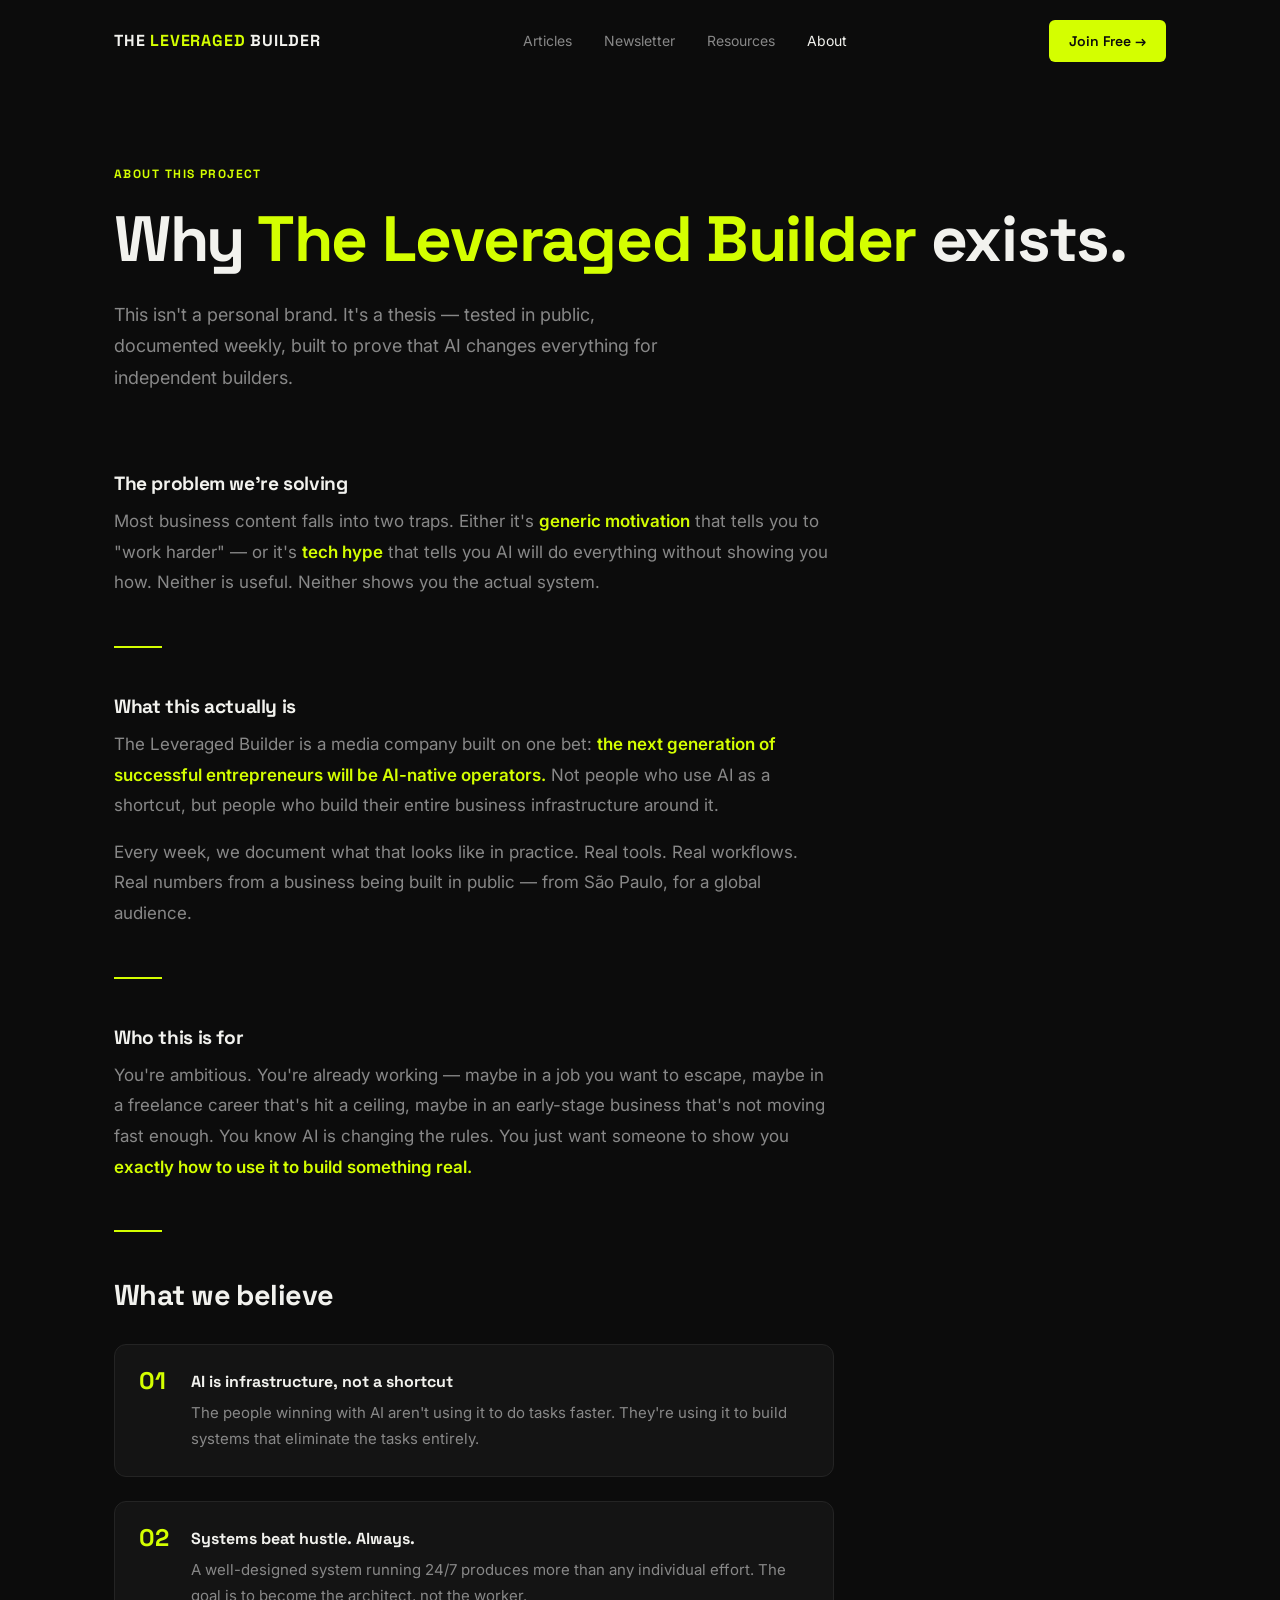
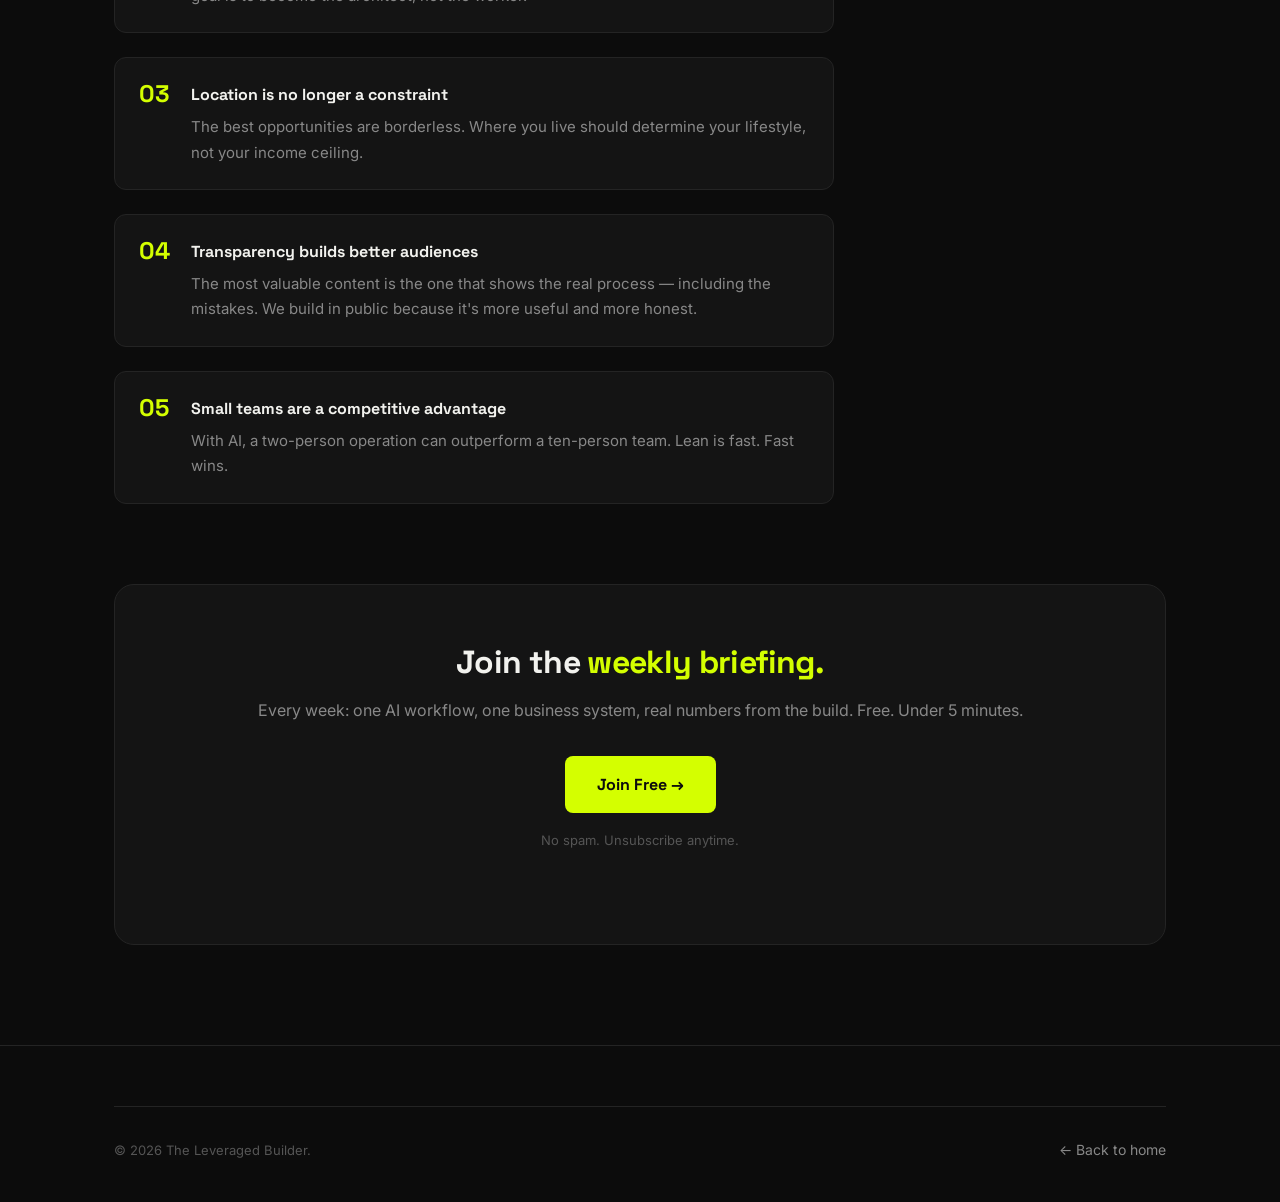
==== commit d0bed104: "Restore original about page (manifesto format) Reverts the Justin Welsh-inspired rewrite back to the" ====
--- a/about.html
+++ b/about.html
@@ -3,85 +3,32 @@
 <head>
   <meta charset="UTF-8" />
   <meta name="viewport" content="width=device-width, initial-scale=1.0" />
-  <title>About Maxime — The Leveraged Builder</title>
-  <meta name="description" content="I'm Maxime Vogens. I run a marketing agency in São Paulo, I'm building a coaching program, and I'm documenting everything in public. Here's why." />
+  <title>About — The Leveraged Builder</title>
+  <meta name="description" content="What is The Leveraged Builder, why it exists, and who it's for." />
   <link rel="icon" href="data:image/svg+xml,<svg xmlns='http://www.w3.org/2000/svg' viewBox='0 0 100 100'><rect width='100' height='100' fill='%230C0C0C'/><text y='.9em' font-size='80' x='10' fill='%23D4FF00' font-family='monospace' font-weight='bold'>LB</text></svg>" />
   <link rel="stylesheet" href="css/style.css" />
   <style>
-    .about-hero { padding: 140px 0 80px; }
-    .about-hero__inner { display: grid; grid-template-columns: 1fr 380px; gap: 80px; align-items: start; }
-    .about-hero__tag { display:inline-block;font-family:var(--font-display);font-size:0.75rem;font-weight:700;letter-spacing:0.12em;text-transform:uppercase;color:var(--yellow);margin-bottom:20px; }
-    .about-hero h1 { font-size: clamp(2.2rem, 4.5vw, 3.6rem); margin-bottom: 24px; }
-    .about-hero__lead { font-size: 1.125rem; line-height: 1.8; max-width: 560px; }
-
-    /* Founder card */
-    .founder-card { background: var(--card); border: 1px solid var(--border); border-radius: 20px; overflow: hidden; position: sticky; top: 100px; }
-    .founder-card__photo { background: linear-gradient(135deg, #1A2200 0%, #0C0C0C 100%); height: 200px; display: flex; align-items: center; justify-content: center; border-bottom: 1px solid var(--border); }
-    .founder-card__initials { font-family: var(--font-display); font-size: 4rem; font-weight: 900; color: var(--yellow); letter-spacing: -0.04em; }
-    .founder-card__body { padding: 28px; }
-    .founder-card__name { font-family: var(--font-display); font-weight: 700; font-size: 1.1rem; color: var(--white); margin-bottom: 4px; }
-    .founder-card__title { font-size: 0.875rem; color: var(--gray); margin-bottom: 20px; }
-    .founder-card__stats { display: flex; flex-direction: column; gap: 12px; }
-    .founder-stat { display: flex; justify-content: space-between; align-items: center; padding: 10px 0; border-bottom: 1px solid var(--border); }
-    .founder-stat:last-child { border-bottom: none; }
-    .founder-stat__label { font-size: 0.8125rem; color: var(--gray); }
-    .founder-stat__value { font-family: var(--font-display); font-size: 0.875rem; font-weight: 700; color: var(--white); }
-    .founder-stat__value.accent { color: var(--yellow); }
-    .founder-card__links { padding: 20px 28px; border-top: 1px solid var(--border); display: flex; gap: 10px; flex-wrap: wrap; }
-
-    /* Story sections */
-    .story { max-width: 660px; }
-    .story-block { margin-bottom: 56px; }
-    .story-block__label { font-family: var(--font-display); font-size: 0.7rem; font-weight: 700; letter-spacing: 0.14em; text-transform: uppercase; color: var(--yellow); margin-bottom: 14px; display: block; }
-    .story-block h2 { font-size: clamp(1.4rem, 3vw, 1.9rem); color: var(--white); margin-bottom: 18px; }
-    .story-block p { font-size: 1rem; line-height: 1.85; color: var(--gray); margin-bottom: 16px; }
-    .story-block p:last-child { margin-bottom: 0; }
-    .story-block .highlight { color: var(--white); font-weight: 500; }
-    .story-block .accent { color: var(--yellow); font-weight: 600; }
-    .story-divider { width: 40px; height: 2px; background: var(--border); margin: 48px 0; }
-
-    /* Stakes section */
-    .stakes { background: var(--card); border: 1px solid var(--border); border-radius: 16px; padding: 36px; margin: 40px 0; }
-    .stakes__title { font-family: var(--font-display); font-size: 0.7rem; font-weight: 700; letter-spacing: 0.12em; text-transform: uppercase; color: var(--yellow); margin-bottom: 20px; }
-    .stakes__grid { display: grid; grid-template-columns: repeat(3, 1fr); gap: 24px; }
-    .stake { text-align: center; }
-    .stake__num { font-family: var(--font-display); font-size: 1.8rem; font-weight: 900; color: var(--white); line-height: 1; }
-    .stake__num span { color: var(--yellow); }
-    .stake__label { font-size: 0.8125rem; color: var(--gray); margin-top: 6px; }
-
-    /* Timeline */
-    .timeline { display: flex; flex-direction: column; gap: 0; margin: 32px 0; }
-    .timeline-item { display: flex; gap: 20px; position: relative; padding-bottom: 32px; }
-    .timeline-item:last-child { padding-bottom: 0; }
-    .timeline-item::before { content: ''; position: absolute; left: 15px; top: 28px; bottom: 0; width: 1px; background: var(--border); }
-    .timeline-item:last-child::before { display: none; }
-    .timeline-dot { width: 32px; height: 32px; border-radius: 50%; background: var(--card); border: 1px solid var(--border); display: flex; align-items: center; justify-content: center; flex-shrink: 0; font-family: var(--font-display); font-size: 0.7rem; font-weight: 700; color: var(--yellow); margin-top: 2px; }
-    .timeline-dot.active { background: var(--yellow); color: var(--black); border-color: var(--yellow); }
-    .timeline-content strong { color: var(--white); display: block; margin-bottom: 4px; font-family: var(--font-display); font-size: 0.9375rem; }
-    .timeline-content span { font-size: 0.875rem; color: var(--gray); }
-
-    /* Beliefs */
-    .beliefs { list-style: none; display: flex; flex-direction: column; gap: 16px; }
-    .beliefs li { display: flex; gap: 16px; padding: 20px 24px; background: var(--card); border: 1px solid var(--border); border-radius: 12px; align-items: flex-start; }
-    .beliefs .num { font-family: var(--font-display); font-weight: 700; color: var(--yellow); font-size: 0.875rem; min-width: 24px; padding-top: 1px; }
-    .beliefs strong { color: var(--white); display: block; margin-bottom: 4px; font-family: var(--font-display); font-size: 0.9375rem; }
-    .beliefs span { font-size: 0.875rem; color: var(--gray); }
-
-    /* CTA */
-    .about-cta { background: var(--yellow); border-radius: 20px; padding: 60px 64px; display: grid; grid-template-columns: 1fr auto; gap: 40px; align-items: center; margin-top: 80px; }
-    .about-cta h2 { color: var(--black); font-size: clamp(1.6rem, 3vw, 2.2rem); margin-bottom: 10px; }
-    .about-cta p { color: rgba(0,0,0,0.6); max-width: 440px; font-size: 1rem; }
-    .about-cta .btn { background: var(--black); color: var(--yellow); white-space: nowrap; }
-
-    @media (max-width: 900px) {
-      .about-hero__inner { grid-template-columns: 1fr; }
-      .founder-card { position: static; }
-      .stakes__grid { grid-template-columns: 1fr; gap: 16px; }
-      .about-cta { grid-template-columns: 1fr; padding: 40px 32px; }
-    }
-    @media (max-width: 640px) {
-      .about-hero { padding: 100px 0 48px; }
-      .about-cta { padding: 36px 24px; }
+    .page-hero { padding: 160px 0 80px; }
+    .page-hero .eyebrow { display:inline-block;font-family:var(--font-display);font-size:0.75rem;font-weight:700;letter-spacing:0.12em;text-transform:uppercase;color:var(--yellow);margin-bottom:20px; }
+    .page-hero h1 { font-size: clamp(2.5rem, 5vw, 4rem); margin-bottom: 24px; }
+    .page-hero p { font-size: 1.125rem; max-width: 580px; }
+    .manifesto { max-width: 720px; }
+    .manifesto__block { margin-bottom: 48px; }
+    .manifesto__block h3 { color: var(--white); margin-bottom: 12px; font-size: 1.2rem; }
+    .manifesto__block p { font-size: 1.0625rem; line-height: 1.8; }
+    .manifesto__block .highlight { color: var(--yellow); font-weight: 600; }
+    .divider { width: 48px; height: 2px; background: var(--yellow); margin: 48px 0; }
+    .beliefs { list-style: none; display: flex; flex-direction: column; gap: 24px; margin-top: 32px; }
+    .beliefs li { display: flex; gap: 20px; padding: 24px; background: var(--card); border: 1px solid var(--border); border-radius: 12px; }
+    .beliefs .num { font-family: var(--font-display); font-weight: 700; color: var(--yellow); font-size: 1.5rem; line-height: 1; min-width: 32px; }
+    .beliefs strong { color: var(--white); display: block; margin-bottom: 6px; font-family: var(--font-display); font-size: 1rem; }
+    .beliefs span { font-size: 0.9375rem; color: var(--gray); }
+    .cta-block { background: var(--card); border: 1px solid var(--border); border-radius: 20px; padding: 60px; text-align: center; margin-top: 80px; }
+    .cta-block h2 { margin-bottom: 16px; font-size: 2rem; }
+    .cta-block p { margin-bottom: 32px; }
+    @media (max-width: 768px) {
+      .cta-block { padding: 40px 24px; }
+      .beliefs li { flex-direction: column; gap: 10px; }
     }
   </style>
 </head>
@@ -97,199 +44,94 @@
           <li><a href="resources.html">Resources</a></li>
           <li><a href="about.html" style="color:var(--white)">About</a></li>
         </ul>
-        <a href="https://leveragedbuilder.beehiiv.com/subscribe" target="_blank" class="nav__cta">Join Free →</a>
-        <button class="nav__hamburger" aria-label="Menu"><span></span><span></span><span></span></button>
+        <a href="/#newsletter" class="nav__cta">Join Free →</a>
+        <button class="nav__hamburger" aria-label="Menu">
+          <span></span><span></span><span></span>
+        </button>
       </div>
     </div>
   </nav>
 
-  <!-- HERO -->
-  <section class="about-hero">
+  <section class="page-hero">
     <div class="container">
-      <div class="about-hero__inner">
-        <div>
-          <span class="about-hero__tag">The founder</span>
-          <h1>I'm Maxime.<br>I'm building this <span class="accent">live.</span></h1>
-          <p class="about-hero__lead" style="color:var(--gray);">I run a marketing agency in São Paulo, I'm launching a business coaching program, and I'm documenting every system, decision, and number in public. Not because it's comfortable — because it's the most useful thing I can do for people trying to do the same.</p>
-        </div>
-
-        <!-- Founder Card -->
-        <div class="founder-card">
-          <div class="founder-card__photo">
-            <div class="founder-card__initials">MV</div>
-          </div>
-          <div class="founder-card__body">
-            <div class="founder-card__name">Maxime Vogens</div>
-            <div class="founder-card__title">Founder, The Leveraged Builder</div>
-            <div class="founder-card__stats">
-              <div class="founder-stat">
-                <span class="founder-stat__label">Location</span>
-                <span class="founder-stat__value">São Paulo, Brazil</span>
-              </div>
-              <div class="founder-stat">
-                <span class="founder-stat__label">Background</span>
-                <span class="founder-stat__value">Photographer → Agency owner</span>
-              </div>
-              <div class="founder-stat">
-                <span class="founder-stat__label">Current focus</span>
-                <span class="founder-stat__value">Agency + Coaching + Media</span>
-              </div>
-              <div class="founder-stat">
-                <span class="founder-stat__label">Deadline</span>
-                <span class="founder-stat__value accent">$1M before July 2027</span>
-              </div>
-            </div>
-          </div>
-          <div class="founder-card__links">
-            <a href="https://x.com/leveragedbuilder" target="_blank" class="btn btn--outline btn--sm" style="padding:8px 16px;font-size:0.8125rem;">X →</a>
-            <a href="https://leveragedbuilder.beehiiv.com/subscribe" target="_blank" class="btn btn--primary btn--sm" style="padding:8px 16px;font-size:0.8125rem;">Newsletter →</a>
-          </div>
-        </div>
-      </div>
+      <span class="eyebrow">About this project</span>
+      <h1>Why <span class="accent">The Leveraged Builder</span> exists.</h1>
+      <p>This isn't a personal brand. It's a thesis — tested in public, documented weekly, built to prove that AI changes everything for independent builders.</p>
     </div>
   </section>
 
-  <!-- STORY -->
   <section class="section" style="padding-top:0">
     <div class="container">
-      <div class="story fade-up">
+      <div class="manifesto fade-up">
 
-        <div class="story-block">
-          <span class="story-block__label">Where I started</span>
-          <h2>I was a photographer who learned to sell.</h2>
-          <p>I started with a camera and no business model. Photography led me into marketing — understanding how brands communicate, how visuals drive decisions, how attention is the real currency. That turned into running campaigns, then managing brands, then building systems for clients who had no idea what they were doing online.</p>
-          <p>Eventually I built an agency. Brand management, video production, corporate clients in Brazil. Good revenue. Good work. But a model that required my constant presence to function — which meant it didn't scale, it just moved.</p>
+        <div class="manifesto__block">
+          <h3>The problem we're solving</h3>
+          <p>Most business content falls into two traps. Either it's <span class="highlight">generic motivation</span> that tells you to "work harder" — or it's <span class="highlight">tech hype</span> that tells you AI will do everything without showing you how. Neither is useful. Neither shows you the actual system.</p>
         </div>
 
-        <div class="story-divider"></div>
+        <div class="divider"></div>
 
-        <div class="story-block">
-          <span class="story-block__label">The turning point</span>
-          <h2>AI didn't save me time. It changed what I was building.</h2>
-          <p>When I started using AI seriously — not as a gimmick, but as infrastructure — something shifted. Not "I write emails faster now." More like: <span class="highlight">I can design systems that produce output without me in them.</span> The agency started running on workflows instead of hours.</p>
-          <p>That's when I made the bet. I'm building three things simultaneously: the agency (to fund everything), a business coaching program (to help people make the same shift I did), and this media brand — to document the whole thing, live, in public.</p>
-
-          <div class="stakes">
-            <div class="stakes__title">The current build — real numbers</div>
-            <div class="stakes__grid">
-              <div class="stake">
-                <div class="stake__num">3<span>x</span></div>
-                <div class="stake__label">Active ventures running in parallel</div>
-              </div>
-              <div class="stake">
-                <div class="stake__num">$<span>1M</span></div>
-                <div class="stake__label">Target before July 2027</div>
-              </div>
-              <div class="stake">
-                <div class="stake__num">100<span>%</span></div>
-                <div class="stake__label">Documented in public</div>
-              </div>
-            </div>
-          </div>
+        <div class="manifesto__block">
+          <h3>What this actually is</h3>
+          <p>The Leveraged Builder is a media company built on one bet: <span class="highlight">the next generation of successful entrepreneurs will be AI-native operators.</span> Not people who use AI as a shortcut, but people who build their entire business infrastructure around it.</p>
+          <p style="margin-top:16px;">Every week, we document what that looks like in practice. Real tools. Real workflows. Real numbers from a business being built in public — from São Paulo, for a global audience.</p>
         </div>
 
-        <div class="story-divider"></div>
+        <div class="divider"></div>
 
-        <div class="story-block">
-          <span class="story-block__label">Why build in public</span>
-          <h2>The most useful thing I can do is show the real process.</h2>
-          <p>Most business content is written in retrospect by people who've already won. They smooth out the failures, compress the timeline, and package it into a neat framework. <span class="highlight">That's not useful to someone in the middle of building.</span></p>
-          <p>The Leveraged Builder exists to be the resource I wish I had. Not "here's how someone made $10M eventually" — but <span class="accent">"here's what week 4 actually looked like, with the exact numbers, the mistakes, and the system I used."</span></p>
-          <p>I have real stakes. Real deadlines. Real failures. And I'm documenting all of it.</p>
+        <div class="manifesto__block">
+          <h3>Who this is for</h3>
+          <p>You're ambitious. You're already working — maybe in a job you want to escape, maybe in a freelance career that's hit a ceiling, maybe in an early-stage business that's not moving fast enough. You know AI is changing the rules. You just want someone to show you <span class="highlight">exactly how to use it to build something real.</span></p>
         </div>
 
-        <div class="story-divider"></div>
+        <div class="divider"></div>
 
-        <div class="story-block">
-          <span class="story-block__label">The roadmap</span>
-          <h2>Where this is going.</h2>
-          <div class="timeline">
-            <div class="timeline-item">
-              <div class="timeline-dot active">✓</div>
-              <div class="timeline-content">
-                <strong>Phase 1 — Foundation (Done)</strong>
-                <span>Site live. Newsletter running. First product ($27 guide). First articles published.</span>
-              </div>
+        <h3 style="color:var(--white);margin-bottom:24px;">What we believe</h3>
+        <ul class="beliefs">
+          <li>
+            <span class="num">01</span>
+            <div>
+              <strong>AI is infrastructure, not a shortcut</strong>
+              <span>The people winning with AI aren't using it to do tasks faster. They're using it to build systems that eliminate the tasks entirely.</span>
             </div>
-            <div class="timeline-item">
-              <div class="timeline-dot active">→</div>
-              <div class="timeline-content">
-                <strong>Phase 2 — Audience (Now)</strong>
-                <span>Reach 1,000 subscribers. Publish 3x/week. Launch coaching program. Build in public weekly.</span>
-              </div>
+          </li>
+          <li>
+            <span class="num">02</span>
+            <div>
+              <strong>Systems beat hustle. Always.</strong>
+              <span>A well-designed system running 24/7 produces more than any individual effort. The goal is to become the architect, not the worker.</span>
             </div>
-            <div class="timeline-item">
-              <div class="timeline-dot">3</div>
-              <div class="timeline-content">
-                <strong>Phase 3 — Monetization</strong>
-                <span>First sponsorship deals (1k+ list). Full coaching cohort. Premium templates. Community.</span>
-              </div>
+          </li>
+          <li>
+            <span class="num">03</span>
+            <div>
+              <strong>Location is no longer a constraint</strong>
+              <span>The best opportunities are borderless. Where you live should determine your lifestyle, not your income ceiling.</span>
             </div>
-            <div class="timeline-item">
-              <div class="timeline-dot">4</div>
-              <div class="timeline-content">
-                <strong>Phase 4 — Scale</strong>
-                <span>Agency runs without me. Media brand self-sustaining. $10k+/month across all streams.</span>
-              </div>
+          </li>
+          <li>
+            <span class="num">04</span>
+            <div>
+              <strong>Transparency builds better audiences</strong>
+              <span>The most valuable content is the one that shows the real process — including the mistakes. We build in public because it's more useful and more honest.</span>
             </div>
-          </div>
-        </div>
-
-        <div class="story-divider"></div>
-
-        <div class="story-block">
-          <span class="story-block__label">What I believe</span>
-          <h2>The operating principles.</h2>
-          <ul class="beliefs">
-            <li>
-              <span class="num">01</span>
-              <div>
-                <strong>AI is infrastructure, not a shortcut</strong>
-                <span>The people winning aren't using AI to do tasks faster. They're using it to eliminate entire categories of work from their week.</span>
-              </div>
-            </li>
-            <li>
-              <span class="num">02</span>
-              <div>
-                <strong>One person with systems beats a team without them</strong>
-                <span>Scale isn't about headcount. It's about how many outputs your systems produce per hour you actually work.</span>
-              </div>
-            </li>
-            <li>
-              <span class="num">03</span>
-              <div>
-                <strong>Where you live is a choice, not a ceiling</strong>
-                <span>São Paulo to New York, I'm building for a global market. Geography should determine your lifestyle, not your income.</span>
-              </div>
-            </li>
-            <li>
-              <span class="num">04</span>
-              <div>
-                <strong>Transparency compounds</strong>
-                <span>The most valuable audience is built on trust. Real numbers, real failures, real process. No polish, no pretense.</span>
-              </div>
-            </li>
-            <li>
-              <span class="num">05</span>
-              <div>
-                <strong>Deadlines make everything real</strong>
-                <span>I have one: $1 million before I turn 30 in July 2027. Everything I do either moves toward that or it doesn't.</span>
-              </div>
-            </li>
-          </ul>
-        </div>
-
+          </li>
+          <li>
+            <span class="num">05</span>
+            <div>
+              <strong>Small teams are a competitive advantage</strong>
+              <span>With AI, a two-person operation can outperform a ten-person team. Lean is fast. Fast wins.</span>
+            </div>
+          </li>
+        </ul>
       </div>
 
-      <!-- CTA -->
-      <div class="about-cta fade-up">
-        <div>
-          <h2>Follow the build as it happens.</h2>
-          <p>Every Monday: one system, one honest update, one number from the build. Free. No fluff. Exactly what's working right now.</p>
-        </div>
-        <a href="https://leveragedbuilder.beehiiv.com/subscribe" target="_blank" class="btn">Join Free →</a>
+      <div class="cta-block fade-up">
+        <h2>Join the <span class="accent">weekly briefing.</span></h2>
+        <p>Every week: one AI workflow, one business system, real numbers from the build. Free. Under 5 minutes.</p>
+        <a href="https://leveragedbuilder.beehiiv.com/subscribe" target="_blank" class="btn btn--primary" style="font-size:1rem;padding:16px 32px;">Join Free →</a>
+        <p style="margin-top:16px;font-size:0.8125rem;color:var(--gray-light);">No spam. Unsubscribe anytime.</p>
       </div>
-
     </div>
   </section>
 
--- a/css/style.css
+++ b/css/style.css
@@ -739,7 +739,7 @@
   .live-header { flex-direction: column; gap: 20px; }
 }
 
-@media (max-width: 640px) {
+@media (max-width: 768px) {
   .container { padding: 0 16px; }
   .section { padding: 56px 0; }
   .section--sm { padding: 40px 0; }
